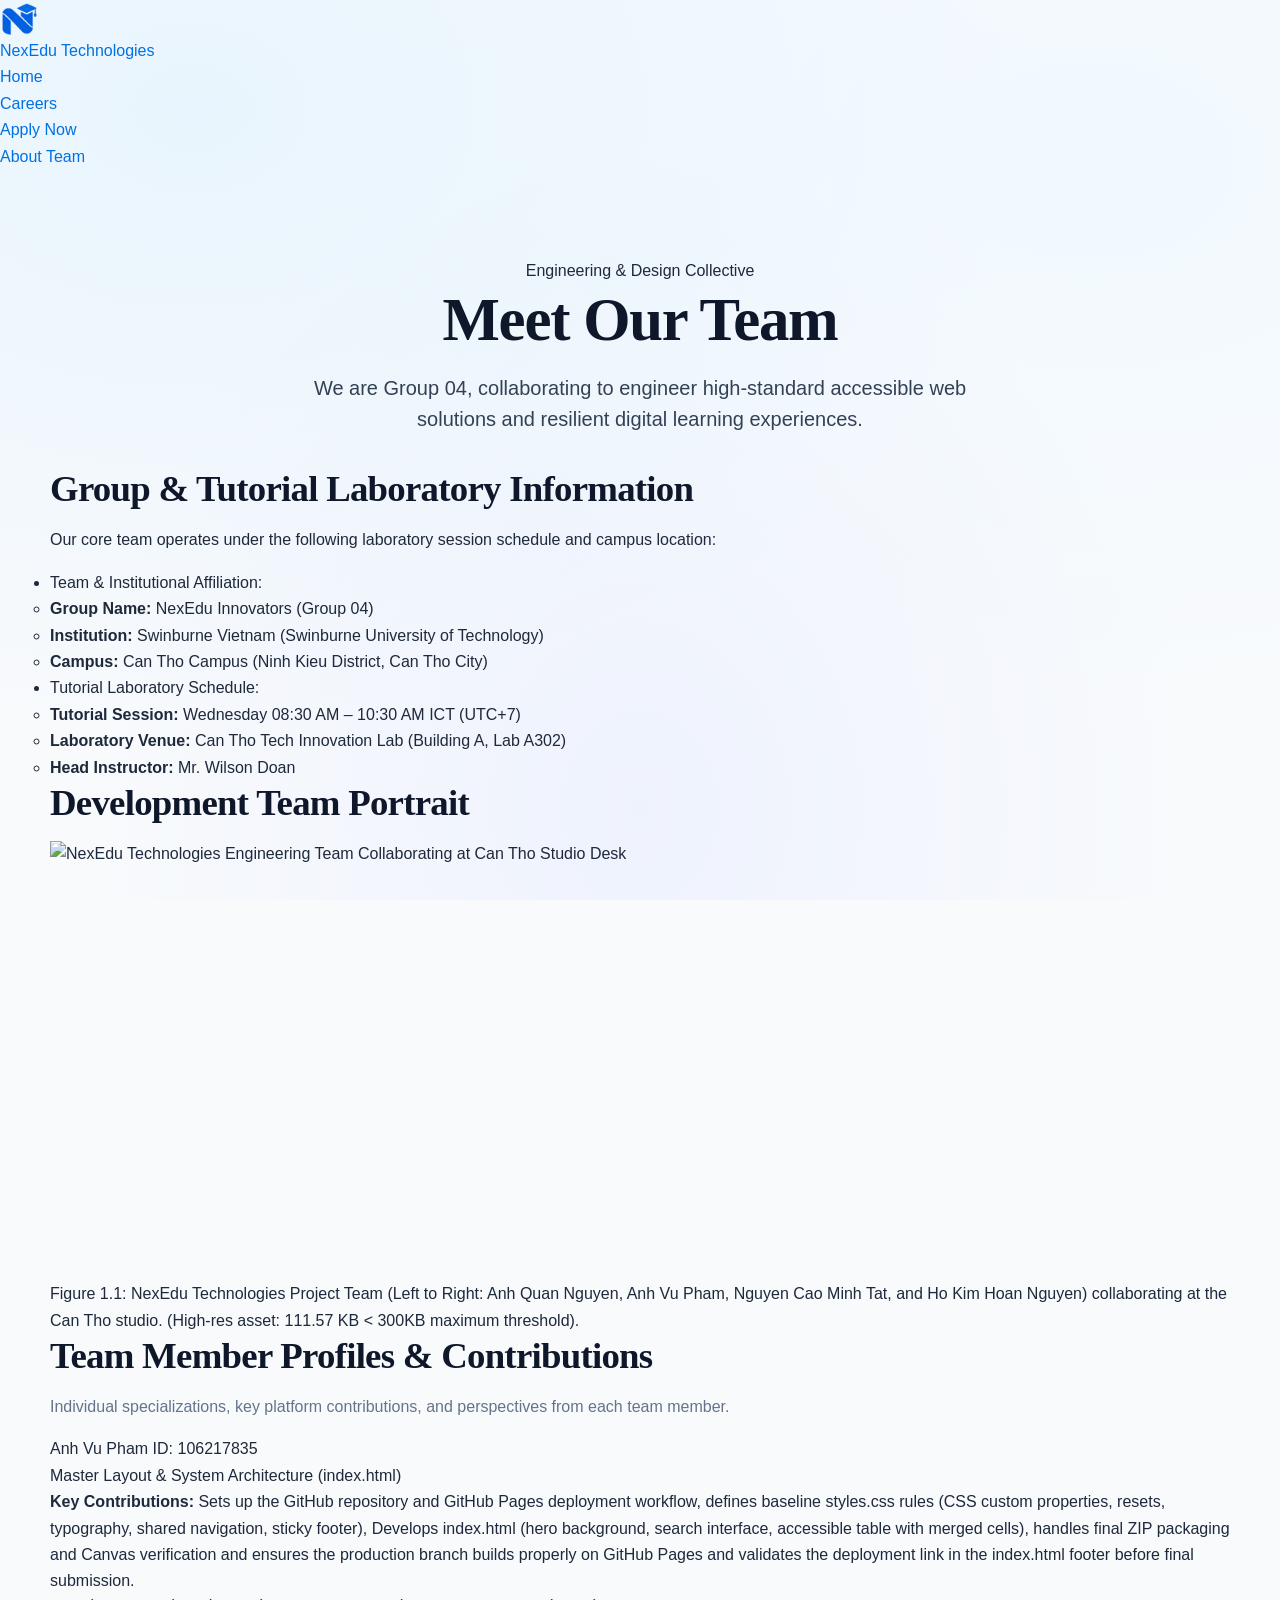
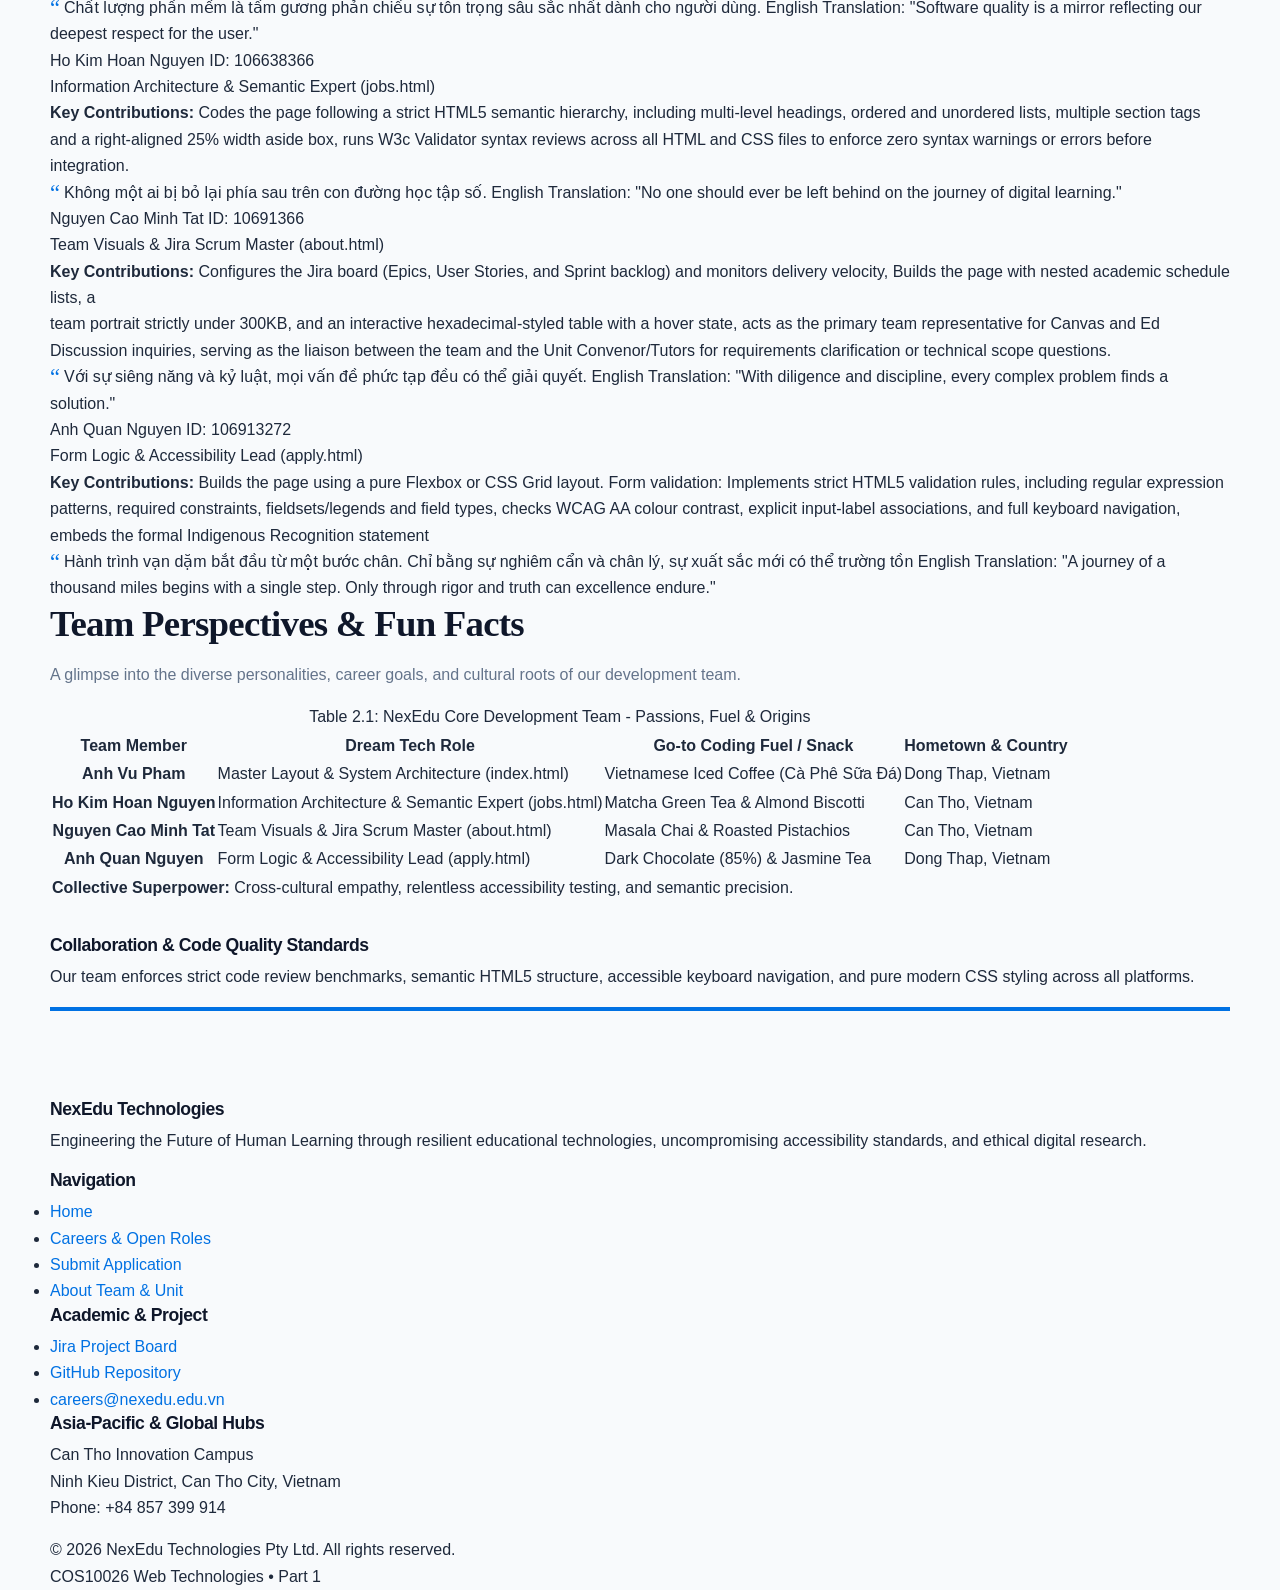
==== about.html @ 9dbb0816 "Refactor CSS styles: Consolidate design tokens, enhance typography, and improve layout responsivenes" ====
<!DOCTYPE html>
<html lang="en">
<head>
  <meta charset="utf-8">
  <meta name="viewport" content="width=device-width, initial-scale=1.0">
  <meta name="description" content="Meet the engineering and design collective at NexEdu Technologies. Team member profiles, architectural contributions, and laboratory schedule.">
  <meta name="keywords" content="NexEdu Team, Engineering Collective, Web Development, Team Profiles">
  <meta name="author" content="NexEdu Technologies Engineering Team">
  <title>About Our Team &amp; Collective | NexEdu Technologies</title>

  <!-- External Master Stylesheet -->
  <link rel="stylesheet" href="styles.css">

  <!-- Favicon -->
  <link rel="icon" type="image/png" href="./images/NexEdu-Favicon.png?v=2">

  <!-- ===================================================================
       MANDATORY RUBRIC REQUIREMENT: Exactly ONE Embedded Style Block
       Scoped Purpose: Scoped typography accent for member quote marks
       specific to about.html.
       =================================================================== -->
  <style>
    .quote-glyph {
      font-family: Georgia, serif;
      font-size: 1.4rem;
      line-height: 0;
      vertical-align: -0.2rem;
      color: #0071e3;
      margin-right: 0.25rem;
    }
  </style>
</head>
<body>

  <!-- Accessible Skip Link -->
  <a href="#main-content" class="skip-link">Skip to main content</a>

  <!-- ===================================================================
       1. SHARED FLOATING HEADER & NAVIGATION
       =================================================================== -->
  <header class="site-header">
    <div class="site-nav" role="navigation" aria-label="Main Navigation">
      <a href="index.html" class="brand-lockup">
        <img src="images/NexEdu-Logo-cut.png" alt="NexEdu Technologies Logo" class="brand-logo" width="38" height="38">
        <div class="brand-text">
          <span class="brand-name">NexEdu</span>
          <span class="brand-tagline">Technologies</span>
        </div>
      </a>

      <ul class="nav-links">
        <li><a href="index.html" class="nav-link">Home</a></li>
        <li><a href="jobs.html" class="nav-link">Careers</a></li>
        <li><a href="apply.html" class="nav-link">Apply Now</a></li>
        <li><a href="about.html" class="nav-link active" aria-current="page">About Team</a></li>
      </ul>
    </div>
  </header>

  <!-- ===================================================================
       2. MAIN CONTENT AREA (WITH ANIMATED BLUR INGRESS)
       =================================================================== -->
  <main id="main-content" class="page-wrapper">
    <div class="container section-padding">

      <!-- Page Header -->
      <div class="section-title-wrap">
        <div class="floating-pill">Engineering &amp; Design Collective</div>
        <h1 class="hero-title">Meet Our Team</h1>
        <p class="text-lead text-muted">
          We are Group 04, collaborating to engineer high-standard accessible web solutions and resilient digital learning experiences.
        </p>
      </div>

      <!-- ===============================================================
           SECTION 1: GROUP & COURSE INFORMATION (NESTED LIST REQUIREMENT)
           =============================================================== -->
      <section aria-labelledby="group-info-heading">
        <div class="group-meta-card">
          <h2 id="group-info-heading" class="section-serif-title">Group &amp; Tutorial Laboratory Information</h2>
          <p>
            Our core team operates under the following laboratory session schedule and campus location:
          </p>

          <!-- Mandatory Rubric Requirement: Nested List (<ul> inside <ul>) -->
          <ul class="nested-list">
            <li>
              Team &amp; Institutional Affiliation:
              <ul>
                <li><strong>Group Name:</strong> NexEdu Innovators (Group 04)</li>
                <li><strong>Institution:</strong> Swinburne Vietnam (Swinburne University of Technology)</li>
                <li><strong>Campus:</strong> Can Tho Campus (Ninh Kieu District, Can Tho City)</li>
              </ul>
            </li>
            <li>
              Tutorial Laboratory Schedule:
              <ul>
                <li><strong>Tutorial Session:</strong> Wednesday 08:30 AM – 10:30 AM ICT (UTC+7)</li>
                <li><strong>Laboratory Venue:</strong> Can Tho Tech Innovation Lab (Building A, Lab A302)</li>
                <li><strong>Head Instructor:</strong> Mr. Wilson Doan</li>
              </ul>
            </li>
          </ul>
        </div>
      </section>

      <!-- ===============================================================
           SECTION 2: GROUP PHOTO (<figure> & <figcaption> REQUIREMENT)
           =============================================================== -->
      <section aria-labelledby="photo-heading">
        <h2 id="photo-heading" class="section-serif-title">Development Team Portrait</h2>
        
        <!-- Mandatory Rubric Feature: <figure> with <figcaption> (Under 300KB) -->
        <figure class="team-figure">
          <img 
            src="images/team-photo.jpg" 
            alt="NexEdu Technologies Engineering Team Collaborating at Can Tho Studio Desk" 
            width="840" 
            height="440"
            loading="eager"
          >
          <figcaption>
            Figure 1.1: NexEdu Technologies Project Team (Left to Right: Anh Quan Nguyen, Anh Vu Pham, Nguyen Cao Minh Tat, and Ho Kim Hoan Nguyen) collaborating at the Can Tho studio. (High-res asset: 111.57 KB &lt; 300KB maximum threshold).
          </figcaption>
        </figure>
      </section>

      <!-- ===============================================================
           SECTION 3: TEAM MEMBER CONTRIBUTIONS & QUOTES (DEFINITION LIST)
           =============================================================== -->
      <section aria-labelledby="contributions-heading">
        <h2 id="contributions-heading" class="section-serif-title">Team Member Profiles &amp; Contributions</h2>
        <p class="text-muted">
          Individual specializations, key platform contributions, and perspectives from each team member.
        </p>

        <!-- Mandatory Rubric Requirement: Definition List (<dl>, <dt>, <dd>) -->
        <dl class="team-dl">

          <!-- Member 1: Anh Vu Pham -->
          <div class="team-member-card">
            <dt class="team-dt">
              <span>Anh Vu Pham</span>
              <span class="student-id-badge">ID: 106217835</span>
            </dt>
            <div class="team-role">Master Layout & System Architecture (index.html)</div>
            <dd class="team-dd">
              <strong>Key Contributions:</strong> Sets up the GitHub repository and GitHub Pages deployment workflow, defines baseline styles.css rules (CSS custom properties, resets, typography, shared navigation, sticky footer), Develops index.html (hero background, search interface, accessible table with merged cells), handles final ZIP packaging and Canvas verification and ensures the production branch builds properly on GitHub Pages and validates the deployment link in the index.html footer before final submission.
            </dd>
            <dd class="team-dd">
              <div class="quote-block">
                <span class="quote-glyph" aria-hidden="true">&ldquo;</span>Chất lượng phần mềm là tấm gương phản chiếu sự tôn trọng sâu sắc nhất dành cho người dùng.
                <span class="quote-translation">English Translation: "Software quality is a mirror reflecting our deepest respect for the user."</span>
              </div>
            </dd>
          </div>

          <!-- Member 2: Ho Kim Hoan Nguyen -->
          <div class="team-member-card">
            <dt class="team-dt">
              <span>Ho Kim Hoan Nguyen</span>
              <span class="student-id-badge">ID: 106638366</span>
            </dt>
            <div class="team-role">Information Architecture & Semantic Expert (jobs.html)</div>
            <dd class="team-dd">
              <strong>Key Contributions:</strong> Codes the page following a strict HTML5 semantic hierarchy, including multi-level headings, ordered and unordered lists, multiple section tags and a right-aligned 25% width aside box, runs W3c Validator syntax reviews across all HTML and CSS files to enforce zero syntax warnings or errors before integration.
            </dd>
            <dd class="team-dd">
              <div class="quote-block">
                <span class="quote-glyph" aria-hidden="true">&ldquo;</span>Không một ai bị bỏ lại phía sau trên con đường học tập số.
                <span class="quote-translation">English Translation: "No one should ever be left behind on the journey of digital learning."</span>
              </div>
            </dd>
          </div>

          <!-- Member 3: Nguyen Cao Minh Tat -->
          <div class="team-member-card">
            <dt class="team-dt">
              <span>Nguyen Cao Minh Tat</span>
              <span class="student-id-badge">ID: 10691366</span>
            </dt>
            <div class="team-role">Team Visuals & Jira Scrum Master (about.html) </div>
            <dd class="team-dd">
              <strong>Key Contributions:</strong> Configures the Jira board (Epics, User Stories, and Sprint backlog) and monitors delivery velocity, Builds the page with nested academic schedule lists, a <figure> team portrait strictly under 300KB, and an interactive hexadecimal-styled table with a hover state, acts as the primary team representative for Canvas and Ed Discussion inquiries, serving as the liaison between the team and the Unit Convenor/Tutors for requirements clarification or technical scope questions.
            </dd>
            <dd class="team-dd">
              <div class="quote-block">
                <span class="quote-glyph" aria-hidden="true">&ldquo;</span>Với sự siêng năng và kỷ luật, mọi vấn đề phức tạp đều có thể giải quyết.
                <span class="quote-translation">English Translation: "With diligence and discipline, every complex problem finds a solution."</span>
              </div>
            </dd>
          </div>

          <!-- Member 4: Anh Quan Nguyen -->
          <div class="team-member-card">
            <dt class="team-dt">
              <span>Anh Quan Nguyen</span>
              <span class="student-id-badge">ID: 106913272</span>
            </dt>
            <div class="team-role">Form Logic & Accessibility Lead (apply.html)</div>
            <dd class="team-dd">
              <strong>Key Contributions:</strong> Builds the page using a pure Flexbox or CSS Grid layout.
Form validation: Implements strict HTML5 validation rules, including regular expression patterns, required constraints, fieldsets/legends and field types, checks WCAG AA colour contrast, explicit input-label associations, and full keyboard navigation, embeds the formal Indigenous Recognition statement
            </dd>
            <dd class="team-dd">
              <div class="quote-block">
                <span class="quote-glyph" aria-hidden="true">&ldquo;</span>Hành trình vạn dặm bắt đầu từ một bước chân. Chỉ bằng sự nghiêm cẩn và chân lý, sự xuất sắc mới có thể trường tồn
                <span class="quote-translation">English Translation: "A journey of a thousand miles begins with a single step. Only through rigor and truth can excellence endure."</span>
              </div>
            </dd>
          </div>

        </dl>
      </section>

      <!-- ===============================================================
           SECTION 4: FUN FACTS TABLE (WITH CAPTION & HOVER HIGHLIGHT)
           =============================================================== -->
      <section aria-labelledby="fun-facts-heading">
        <h2 id="fun-facts-heading" class="section-serif-title">Team Perspectives &amp; Fun Facts</h2>
        <p class="text-muted">
          A glimpse into the diverse personalities, career goals, and cultural roots of our development team.
        </p>

        <div class="table-responsive">
          <table class="data-table">
            <!-- Mandatory Rubric Feature: <caption> tag -->
            <caption>Table 2.1: NexEdu Core Development Team - Passions, Fuel &amp; Origins</caption>
            <thead>
              <tr>
                <th scope="col">Team Member</th>
                <th scope="col">Dream Tech Role</th>
                <th scope="col">Go-to Coding Fuel / Snack</th>
                <th scope="col">Hometown &amp; Country</th>
              </tr>
            </thead>
            <tbody>
              <tr>
                <th scope="row" class="cell-highlight">Anh Vu Pham</th>
                <td>Master Layout & System Architecture (index.html)</td>
                <td>Vietnamese Iced Coffee (Cà Phê Sữa Đá)</td>
                <td>Dong Thap, Vietnam</td>
              </tr>
              <tr>
                <th scope="row" class="cell-highlight">Ho Kim Hoan Nguyen</th>
                <td>Information Architecture & Semantic Expert (jobs.html)</td>
                <td>Matcha Green Tea &amp; Almond Biscotti</td>
                <td>Can Tho, Vietnam</td>
              </tr>
              <tr>
                <th scope="row" class="cell-highlight">Nguyen Cao Minh Tat</th>
                <td>Team Visuals & Jira Scrum Master (about.html)</td>
                <td>Masala Chai &amp; Roasted Pistachios</td>
                <td>Can Tho, Vietnam</td>
              </tr>
              <tr>
                <th scope="row" class="cell-highlight">Anh Quan Nguyen</th>
                <td>Form Logic & Accessibility Lead (apply.html)</td>
                <td>Dark Chocolate (85%) &amp; Jasmine Tea</td>
                <td>Dong Thap, Vietnam</td>
              </tr>
            </tbody>
            <tfoot>
              <tr>
                <td colspan="4">
                  <strong>Collective Superpower:</strong> Cross-cultural empathy, relentless accessibility testing, and semantic precision.
                </td>
              </tr>
            </tfoot>
          </table>
        </div>
      </section>

      <!-- ===================================================================
           MANDATORY RUBRIC REQUIREMENT: Exactly ONE Intentional Inline Style
           Demonstrating specific property cascade/override without style pollution.
           =================================================================== -->
      <div class="glass-card" style="border-bottom: 4px solid #0071e3; margin-top: 2rem;">
        <h4>Collaboration &amp; Code Quality Standards</h4>
        <p>
          Our team enforces strict code review benchmarks, semantic HTML5 structure, accessible keyboard navigation, and pure modern CSS styling across all platforms.
        </p>
      </div>

    </div>
  </main>

  <!-- ===================================================================
       3. SITE FOOTER (SHARED ACROSS ALL PAGES)
       =================================================================== -->
  <footer class="site-footer">
    <div class="container">
      <div class="footer-grid">
        <div class="footer-col">
          <h4>NexEdu Technologies</h4>
          <p>
            Engineering the Future of Human Learning through resilient educational technologies, uncompromising accessibility standards, and ethical digital research.
          </p>
        </div>

        <div class="footer-col">
          <h4>Navigation</h4>
          <ul class="footer-links">
            <li><a href="index.html">Home</a></li>
            <li><a href="jobs.html">Careers &amp; Open Roles</a></li>
            <li><a href="apply.html">Submit Application</a></li>
            <li><a href="about.html">About Team &amp; Unit</a></li>
          </ul>
        </div>

        <div class="footer-col">
          <h4>Academic &amp; Project</h4>
          <ul class="footer-links">
            <li><a href="https://jira.swinburne.edu.au/browse/COS10026-G04" target="_blank" rel="noopener noreferrer">Jira Project Board</a></li>
            <li><a href="https://github.com/swinburne-cos10026/nexedu-recruitment-portal" target="_blank" rel="noopener noreferrer">GitHub Repository</a></li>
            <li><a href="mailto:careers@nexedu.edu.vn">careers@nexedu.edu.vn</a></li>
          </ul>
        </div>

        <div class="footer-col">
          <h4>Asia-Pacific &amp; Global Hubs</h4>
          <p>
            Can Tho Innovation Campus<br>
            Ninh Kieu District, Can Tho City, Vietnam<br>
            Phone: +84 857 399 914
          </p>
        </div>
      </div>

      <div class="footer-bottom">
        <div>
          &copy; 2026 NexEdu Technologies Pty Ltd. All rights reserved.
        </div>
        <div>
          COS10026 Web Technologies &bull; Part 1
        </div>
      </div>
    </div>
  </footer>

</body>
</html>
---- styles.css ----
/* --------------------------------------------------------------------------
   1. CSS CUSTOM PROPERTIES (DESIGN TOKENS)
   Apple Sky Blue Palette, Editorial Typography Stack & Clear Glass Tokens
   -------------------------------------------------------------------------- */
:root { 
  --color-apple-blue: #0071e3;
  --color-blue-dark:  #005bb5;
  --color-blue-hover: #0077ed;
  --color-blue-light: #38bdf8;
  --color-sky-bg:     #f0f9ff;
  --color-sky-tint:   #e0f2fe;
  --color-sky-border: #bae6fd;

  /* Neutral Dark & Grayscale Tones */
  --color-black:        #0f172a;
  --color-dark:         #1e293b;
  --color-gray-dark:    #334155;
  --color-gray-medium:  #64748b;
  --color-gray-light:   #94a3b8;
  --color-border:       #cbd5e1;
  --color-border-subtle: #e2e8f0;
  --color-surface-subtle: #f8fafc;
  --color-white:        #ffffff;

  /* High-Saturation Clear Frosted Glass */
  --glass-bg:          rgba(255, 255, 255, 0.82);
  --glass-bg-subtle:   rgba(248, 250, 252, 0.75);
  --glass-bg-card:     rgba(255, 255, 255, 0.88);
  --glass-blur:        blur(14px) saturate(210%);
  --glass-border:      1px solid rgba(255, 255, 255, 0.95);
  --glass-outline:     1px solid rgba(0, 113, 227, 0.1);

  /* Typography Stack: Sans-serif & Distinctive Editorial Serif */
  --font-primary: -apple-system, BlinkMacSystemFont, "SF Pro Text", "SF Pro Display", "Helvetica Neue", Helvetica, Arial, sans-serif;
  --font-serif:   "New York", "Charter", "Georgia", "Baskerville", Cambria, serif;
  --font-mono:    SFMono-Regular, Menlo, Monaco, Consolas, "Courier New", monospace;

  /* Fluid Spacing Scale */
  --space-xxs: 0.25rem;
  --space-xs:  0.5rem;
  --space-sm:  0.75rem;
  --space-md:  1rem;
  --space-lg:  1.5rem;
  --space-xl:  2rem;
  --space-xxl: 3rem;
  --space-hero: clamp(3rem, 7vw, 5.5rem);

  /* Curvatures */
  --radius-xs: 6px;
  --radius-sm: 10px;
  --radius-md: 16px;
  --radius-lg: 22px;
  --radius-xl: 28px;
  --radius-full: 9999px;

  /* Multi-tier Shadows */
  --shadow-subtle:   0 2px 8px rgba(0, 113, 227, 0.04);
  --shadow-floating: 0 10px 30px -4px rgba(0, 113, 227, 0.09), 0 4px 10px -2px rgba(15, 23, 42, 0.03);
  --shadow-elevated: 0 20px 42px -8px rgba(0, 113, 227, 0.16), 0 8px 18px -4px rgba(15, 23, 42, 0.05);

  /* Animation Transitions */
  --transition-fast: 0.16s ease-out;
  --transition-smooth: 0.28s cubic-bezier(0.16, 1, 0.3, 1);
  --transition-elevate: transform 0.3s cubic-bezier(0.16, 1, 0.3, 1), box-shadow 0.3s cubic-bezier(0.16, 1, 0.3, 1);
}

/* --------------------------------------------------------------------------
   2. LAG-FREE PAGE TRANSITION ENGINE (NO BLUR OVERHEAD)
   Pure Hardware-Accelerated Fade & Translate Ingress (Smooth 60/120fps)
   -------------------------------------------------------------------------- */
@keyframes pageFadeIn {
  0% {
    opacity: 0;
    transform: translateY(6px);
  }
  100% {
    opacity: 1;
    transform: translateY(0);
  }
}

@keyframes pulseGlow {
  0%, 100% {
    box-shadow: 0 0 0 0 rgba(0, 113, 227, 0.4);
  }
  50% {
    box-shadow: 0 0 0 6px rgba(0, 113, 227, 0);
  }
}

.page-wrapper {
  flex: 1 0 auto;
  animation: pageFadeIn 0.25s cubic-bezier(0.16, 1, 0.3, 1) forwards;
}


/* --------------------------------------------------------------------------
   3. RESET & AMBIENT AIRY SKY BACKGROUND
   -------------------------------------------------------------------------- */
*,
*::before,
*::after {
  box-sizing: border-box;
  margin: 0;
  padding: 0;
}

html {
  font-size: 100%;
  scroll-behavior: smooth;
  text-size-adjust: 100%;
  -webkit-text-size-adjust: 100%;
}

body {
  font-family: var(--font-primary);
  font-size: 1rem;
  line-height: 1.65;
  color: var(--color-dark);
  background-color: #f8fafc;
  background-image: 
    radial-gradient(at 15% 12%, rgba(224, 242, 254, 0.65) 0px, transparent 55%),
    radial-gradient(at 85% 18%, rgba(240, 249, 255, 0.85) 0px, transparent 50%),
    radial-gradient(at 50% 90%, rgba(224, 231, 255, 0.4) 0px, transparent 60%);
  background-attachment: fixed;
  min-height: 100vh;
  display: flex;
  flex-direction: column;
  -webkit-font-smoothing: antialiased;
  -moz-osx-font-smoothing: grayscale;
}

/* Accessible Skip Link */
.skip-link {
  position: absolute;
  top: -9999px;
  left: 1.5rem;
  z-index: 1000;
  padding: var(--space-xs) var(--space-lg);
  background-color: var(--color-apple-blue);
  color: var(--color-white);
  font-weight: 600;
  text-decoration: none;
  border-radius: var(--radius-full);
  transition: top var(--transition-fast);
  box-shadow: var(--shadow-floating);
}

.skip-link:focus {
  top: 1.5rem;
  outline: 3px solid var(--color-blue-dark);
}

:focus-visible {
  outline: 2px solid var(--color-apple-blue);
  outline-offset: 3px;
}

img,
svg {
  display: block;
  max-width: 100%;
  height: auto;
}

a {
  color: var(--color-apple-blue);
  text-decoration: none;
  transition: color var(--transition-fast), opacity var(--transition-fast);
}

a:hover {
  color: var(--color-blue-dark);
}


/* --------------------------------------------------------------------------
   4. TYPOGRAPHY: SANS-SERIF & MODERN EDITORIAL SERIF ACCENTS
   -------------------------------------------------------------------------- */
h1, h2, h3, h4, h5, h6 {
  color: var(--color-black);
  font-weight: 600;
  line-height: 1.2;
  letter-spacing: -0.025em;
}

.editorial-serif,
.hero-title,
.section-serif-title {
  font-family: var(--font-serif);
  font-weight: 600;
  letter-spacing: -0.02em;
}

h1 {
  font-size: clamp(2.3rem, 5.2vw, 3.8rem);
  margin-bottom: var(--space-md);
  color: var(--color-black);
}

h2 {
  font-size: clamp(1.65rem, 3.6vw, 2.3rem);
  margin-bottom: var(--space-md);
}

h3 {
  font-size: clamp(1.2rem, 2vw, 1.45rem);
  margin-bottom: var(--space-sm);
}

h4 {
  font-size: 1.1rem;
  margin-bottom: var(--space-xs);
}

p {
  margin-bottom: var(--space-md);
  color: var(--color-dark);
}

.text-muted {
  color: var(--color-gray-medium);
}

.text-lead {
  font-size: clamp(1.05rem, 1.8vw, 1.25rem);
  line-height: 1.55;
  color: var(--color-gray-dark);
  font-weight: 400;
}
/*BUTTONS & INTERACTIVE PILLS*/
.btn {
  display: inline-flex;
  align-items: center;
  justify-content: center;
  padding: 0.825rem 1.85rem;
  font-family: var(--font-primary);
  font-size: 0.95rem;
  font-weight: 600;
  line-height: 1.2;
  text-align: center;
  text-decoration: none;
  border-radius: var(--radius-full);
  cursor: pointer;
  border: 1px solid transparent;
  transition: all var(--transition-smooth);
}

.btn-primary {
  background-color: var(--color-apple-blue);
  color: var(--color-white);
  border-color: var(--color-apple-blue);
  box-shadow: 0 4px 16px rgba(0, 113, 227, 0.28);
}

.btn-primary:hover {
  background-color: var(--color-blue-dark);
  border-color: var(--color-blue-dark);
  color: var(--color-white);
  transform: translateY(-2px);
  box-shadow: 0 8px 24px rgba(0, 113, 227, 0.35);
}

.btn-secondary {
  background-color: rgba(255, 255, 255, 0.9);
  color: var(--color-dark);
  border: 1px solid var(--color-sky-border);
  backdrop-filter: blur(10px);
}

.btn-secondary:hover {
  background-color: var(--color-white);
  border-color: var(--color-apple-blue);
  color: var(--color-apple-blue);
  transform: translateY(-2px);
  box-shadow: var(--shadow-subtle);
}

/* --------------------------------------------------------------------------
  CAREERS & JOB SPECIFICATIONS (jobs.html)
   Rubric Mandatory Requirement: Floated Aside with Clearfix
   -------------------------------------------------------------------------- */
.jobs-layout {
  display: block;
  margin-top: var(--space-xl);
}

/* MANDATORY RUBRIC: Float Right Aside Element */
.sidebar-aside {
  float: right;
  width: 28%;
  margin-left: 2.5rem;
  margin-bottom: 2rem;
  padding: var(--space-lg);
  background-color: var(--glass-bg-card);
  border: 1px solid var(--color-sky-border);
  border-radius: var(--radius-lg);
  box-shadow: var(--shadow-floating);
}
/* --------------------------------------------------------------------------
   5. FLUID CONTAINER & AUTO-SCALING LAYOUT
   -------------------------------------------------------------------------- */
.container {
  width: min(100% - 2.5rem, 1180px);
  margin-left: auto;
  margin-right: auto;
}

.section-padding {
  padding-top: var(--space-hero);
  padding-bottom: var(--space-hero);
}

.section-title-wrap {
  text-align: center;
  max-width: 720px;
  margin-left: auto;
  margin-right: auto;
  margin-bottom: var(--space-xl);
}

.grid-3col {
  display: grid;
  grid-template-columns: repeat(3, 1fr);
  gap: var(--space-lg);
}

.clearfix::after {
  content: "";
  display: table;
  clear: both;
}
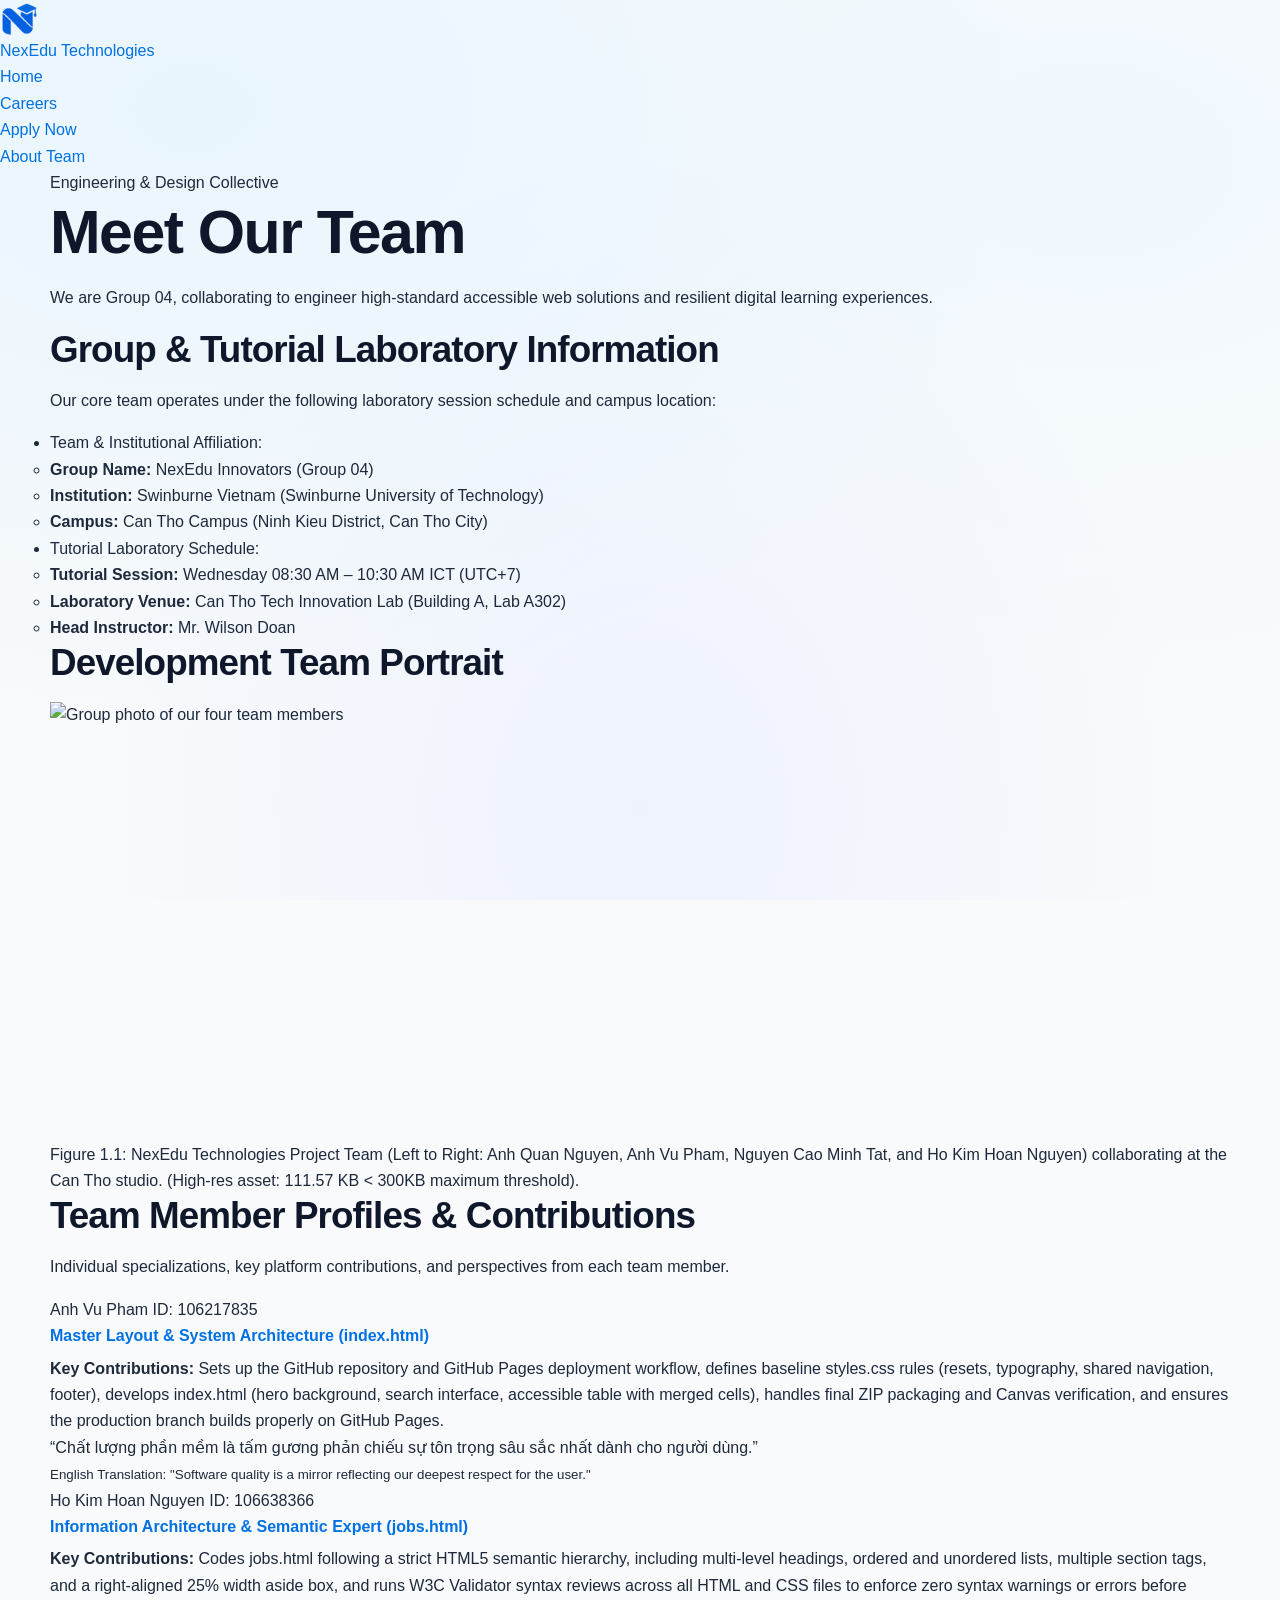
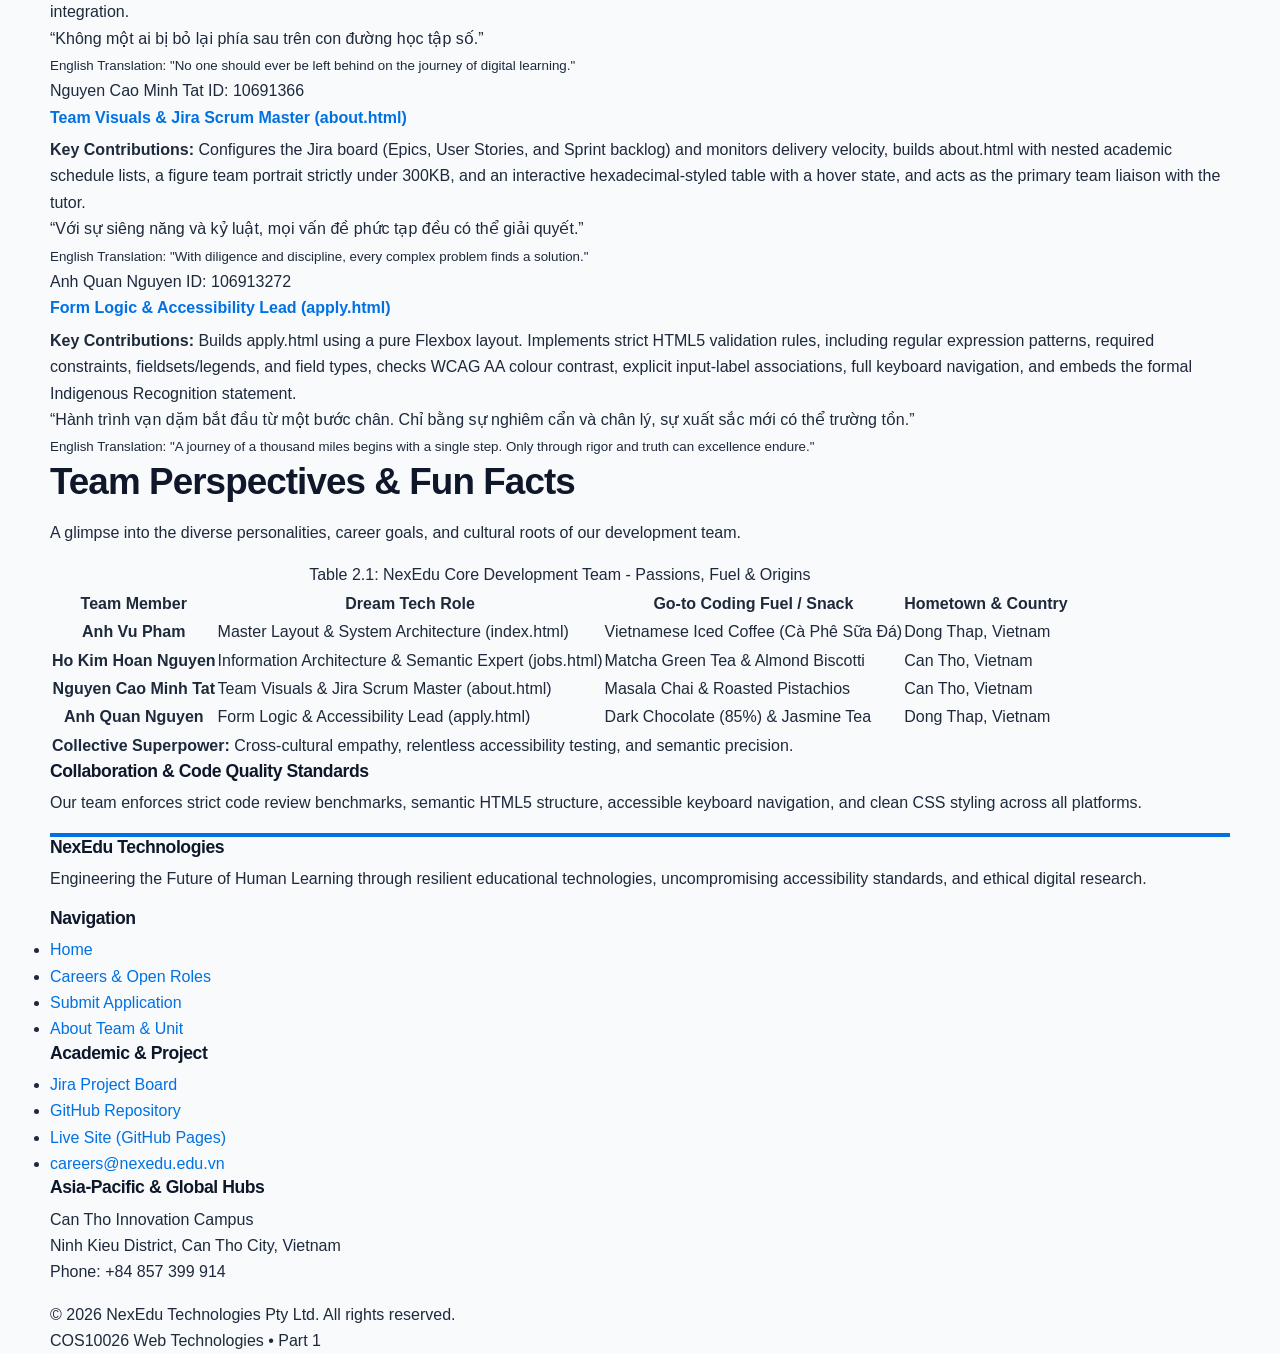
==== commit 85b22e91: "fix: update author meta tag and enhance accessibility features in about.html" ====
--- a/about.html
+++ b/about.html
@@ -1,342 +1,299 @@
-<!DOCTYPE html>
-<html lang="en">
-<head>
-  <meta charset="utf-8">
-  <meta name="viewport" content="width=device-width, initial-scale=1.0">
-  <meta name="description" content="Meet the engineering and design collective at NexEdu Technologies. Team member profiles, architectural contributions, and laboratory schedule.">
-  <meta name="keywords" content="NexEdu Team, Engineering Collective, Web Development, Team Profiles">
-  <meta name="author" content="NexEdu Technologies Engineering Team">
-  <title>About Our Team &amp; Collective | NexEdu Technologies</title>
-
-  <!-- External Master Stylesheet -->
-  <link rel="stylesheet" href="styles.css">
-
-  <!-- Favicon -->
-  <link rel="icon" type="image/png" href="./images/NexEdu-Favicon.png?v=2">
-
-  <!-- ===================================================================
-       MANDATORY RUBRIC REQUIREMENT: Exactly ONE Embedded Style Block
-       Scoped Purpose: Scoped typography accent for member quote marks
-       specific to about.html.
-       =================================================================== -->
-  <style>
-    .quote-glyph {
-      font-family: Georgia, serif;
-      font-size: 1.4rem;
-      line-height: 0;
-      vertical-align: -0.2rem;
-      color: #0071e3;
-      margin-right: 0.25rem;
-    }
-  </style>
-</head>
-<body>
-
-  <!-- Accessible Skip Link -->
-  <a href="#main-content" class="skip-link">Skip to main content</a>
-
-  <!-- ===================================================================
-       1. SHARED FLOATING HEADER & NAVIGATION
-       =================================================================== -->
-  <header class="site-header">
-    <div class="site-nav" role="navigation" aria-label="Main Navigation">
-      <a href="index.html" class="brand-lockup">
-        <img src="images/NexEdu-Logo-cut.png" alt="NexEdu Technologies Logo" class="brand-logo" width="38" height="38">
-        <div class="brand-text">
-          <span class="brand-name">NexEdu</span>
-          <span class="brand-tagline">Technologies</span>
-        </div>
-      </a>
-
-      <ul class="nav-links">
-        <li><a href="index.html" class="nav-link">Home</a></li>
-        <li><a href="jobs.html" class="nav-link">Careers</a></li>
-        <li><a href="apply.html" class="nav-link">Apply Now</a></li>
-        <li><a href="about.html" class="nav-link active" aria-current="page">About Team</a></li>
-      </ul>
-    </div>
-  </header>
-
-  <!-- ===================================================================
-       2. MAIN CONTENT AREA (WITH ANIMATED BLUR INGRESS)
-       =================================================================== -->
-  <main id="main-content" class="page-wrapper">
-    <div class="container section-padding">
-
-      <!-- Page Header -->
-      <div class="section-title-wrap">
-        <div class="floating-pill">Engineering &amp; Design Collective</div>
-        <h1 class="hero-title">Meet Our Team</h1>
-        <p class="text-lead text-muted">
-          We are Group 04, collaborating to engineer high-standard accessible web solutions and resilient digital learning experiences.
-        </p>
-      </div>
-
-      <!-- ===============================================================
-           SECTION 1: GROUP & COURSE INFORMATION (NESTED LIST REQUIREMENT)
-           =============================================================== -->
-      <section aria-labelledby="group-info-heading">
-        <div class="group-meta-card">
-          <h2 id="group-info-heading" class="section-serif-title">Group &amp; Tutorial Laboratory Information</h2>
-          <p>
-            Our core team operates under the following laboratory session schedule and campus location:
-          </p>
-
-          <!-- Mandatory Rubric Requirement: Nested List (<ul> inside <ul>) -->
-          <ul class="nested-list">
-            <li>
-              Team &amp; Institutional Affiliation:
-              <ul>
-                <li><strong>Group Name:</strong> NexEdu Innovators (Group 04)</li>
-                <li><strong>Institution:</strong> Swinburne Vietnam (Swinburne University of Technology)</li>
-                <li><strong>Campus:</strong> Can Tho Campus (Ninh Kieu District, Can Tho City)</li>
-              </ul>
-            </li>
-            <li>
-              Tutorial Laboratory Schedule:
-              <ul>
-                <li><strong>Tutorial Session:</strong> Wednesday 08:30 AM – 10:30 AM ICT (UTC+7)</li>
-                <li><strong>Laboratory Venue:</strong> Can Tho Tech Innovation Lab (Building A, Lab A302)</li>
-                <li><strong>Head Instructor:</strong> Mr. Wilson Doan</li>
-              </ul>
-            </li>
-          </ul>
-        </div>
-      </section>
-
-      <!-- ===============================================================
-           SECTION 2: GROUP PHOTO (<figure> & <figcaption> REQUIREMENT)
-           =============================================================== -->
-      <section aria-labelledby="photo-heading">
-        <h2 id="photo-heading" class="section-serif-title">Development Team Portrait</h2>
-        
-        <!-- Mandatory Rubric Feature: <figure> with <figcaption> (Under 300KB) -->
-        <figure class="team-figure">
-          <img 
-            src="images/team-photo.jpg" 
-            alt="NexEdu Technologies Engineering Team Collaborating at Can Tho Studio Desk" 
-            width="840" 
-            height="440"
-            loading="eager"
-          >
-          <figcaption>
-            Figure 1.1: NexEdu Technologies Project Team (Left to Right: Anh Quan Nguyen, Anh Vu Pham, Nguyen Cao Minh Tat, and Ho Kim Hoan Nguyen) collaborating at the Can Tho studio. (High-res asset: 111.57 KB &lt; 300KB maximum threshold).
-          </figcaption>
-        </figure>
-      </section>
-
-      <!-- ===============================================================
-           SECTION 3: TEAM MEMBER CONTRIBUTIONS & QUOTES (DEFINITION LIST)
-           =============================================================== -->
-      <section aria-labelledby="contributions-heading">
-        <h2 id="contributions-heading" class="section-serif-title">Team Member Profiles &amp; Contributions</h2>
-        <p class="text-muted">
-          Individual specializations, key platform contributions, and perspectives from each team member.
-        </p>
-
-        <!-- Mandatory Rubric Requirement: Definition List (<dl>, <dt>, <dd>) -->
-        <dl class="team-dl">
-
-          <!-- Member 1: Anh Vu Pham -->
-          <div class="team-member-card">
-            <dt class="team-dt">
-              <span>Anh Vu Pham</span>
-              <span class="student-id-badge">ID: 106217835</span>
-            </dt>
-            <div class="team-role">Master Layout & System Architecture (index.html)</div>
-            <dd class="team-dd">
-              <strong>Key Contributions:</strong> Sets up the GitHub repository and GitHub Pages deployment workflow, defines baseline styles.css rules (CSS custom properties, resets, typography, shared navigation, sticky footer), Develops index.html (hero background, search interface, accessible table with merged cells), handles final ZIP packaging and Canvas verification and ensures the production branch builds properly on GitHub Pages and validates the deployment link in the index.html footer before final submission.
-            </dd>
-            <dd class="team-dd">
-              <div class="quote-block">
-                <span class="quote-glyph" aria-hidden="true">&ldquo;</span>Chất lượng phần mềm là tấm gương phản chiếu sự tôn trọng sâu sắc nhất dành cho người dùng.
-                <span class="quote-translation">English Translation: "Software quality is a mirror reflecting our deepest respect for the user."</span>
-              </div>
-            </dd>
-          </div>
-
-          <!-- Member 2: Ho Kim Hoan Nguyen -->
-          <div class="team-member-card">
-            <dt class="team-dt">
-              <span>Ho Kim Hoan Nguyen</span>
-              <span class="student-id-badge">ID: 106638366</span>
-            </dt>
-            <div class="team-role">Information Architecture & Semantic Expert (jobs.html)</div>
-            <dd class="team-dd">
-              <strong>Key Contributions:</strong> Codes the page following a strict HTML5 semantic hierarchy, including multi-level headings, ordered and unordered lists, multiple section tags and a right-aligned 25% width aside box, runs W3c Validator syntax reviews across all HTML and CSS files to enforce zero syntax warnings or errors before integration.
-            </dd>
-            <dd class="team-dd">
-              <div class="quote-block">
-                <span class="quote-glyph" aria-hidden="true">&ldquo;</span>Không một ai bị bỏ lại phía sau trên con đường học tập số.
-                <span class="quote-translation">English Translation: "No one should ever be left behind on the journey of digital learning."</span>
-              </div>
-            </dd>
-          </div>
-
-          <!-- Member 3: Nguyen Cao Minh Tat -->
-          <div class="team-member-card">
-            <dt class="team-dt">
-              <span>Nguyen Cao Minh Tat</span>
-              <span class="student-id-badge">ID: 10691366</span>
-            </dt>
-            <div class="team-role">Team Visuals & Jira Scrum Master (about.html) </div>
-            <dd class="team-dd">
-              <strong>Key Contributions:</strong> Configures the Jira board (Epics, User Stories, and Sprint backlog) and monitors delivery velocity, Builds the page with nested academic schedule lists, a <figure> team portrait strictly under 300KB, and an interactive hexadecimal-styled table with a hover state, acts as the primary team representative for Canvas and Ed Discussion inquiries, serving as the liaison between the team and the Unit Convenor/Tutors for requirements clarification or technical scope questions.
-            </dd>
-            <dd class="team-dd">
-              <div class="quote-block">
-                <span class="quote-glyph" aria-hidden="true">&ldquo;</span>Với sự siêng năng và kỷ luật, mọi vấn đề phức tạp đều có thể giải quyết.
-                <span class="quote-translation">English Translation: "With diligence and discipline, every complex problem finds a solution."</span>
-              </div>
-            </dd>
-          </div>
-
-          <!-- Member 4: Anh Quan Nguyen -->
-          <div class="team-member-card">
-            <dt class="team-dt">
-              <span>Anh Quan Nguyen</span>
-              <span class="student-id-badge">ID: 106913272</span>
-            </dt>
-            <div class="team-role">Form Logic & Accessibility Lead (apply.html)</div>
-            <dd class="team-dd">
-              <strong>Key Contributions:</strong> Builds the page using a pure Flexbox or CSS Grid layout.
-Form validation: Implements strict HTML5 validation rules, including regular expression patterns, required constraints, fieldsets/legends and field types, checks WCAG AA colour contrast, explicit input-label associations, and full keyboard navigation, embeds the formal Indigenous Recognition statement
-            </dd>
-            <dd class="team-dd">
-              <div class="quote-block">
-                <span class="quote-glyph" aria-hidden="true">&ldquo;</span>Hành trình vạn dặm bắt đầu từ một bước chân. Chỉ bằng sự nghiêm cẩn và chân lý, sự xuất sắc mới có thể trường tồn
-                <span class="quote-translation">English Translation: "A journey of a thousand miles begins with a single step. Only through rigor and truth can excellence endure."</span>
-              </div>
-            </dd>
-          </div>
-
-        </dl>
-      </section>
-
-      <!-- ===============================================================
-           SECTION 4: FUN FACTS TABLE (WITH CAPTION & HOVER HIGHLIGHT)
-           =============================================================== -->
-      <section aria-labelledby="fun-facts-heading">
-        <h2 id="fun-facts-heading" class="section-serif-title">Team Perspectives &amp; Fun Facts</h2>
-        <p class="text-muted">
-          A glimpse into the diverse personalities, career goals, and cultural roots of our development team.
-        </p>
-
-        <div class="table-responsive">
-          <table class="data-table">
-            <!-- Mandatory Rubric Feature: <caption> tag -->
-            <caption>Table 2.1: NexEdu Core Development Team - Passions, Fuel &amp; Origins</caption>
-            <thead>
-              <tr>
-                <th scope="col">Team Member</th>
-                <th scope="col">Dream Tech Role</th>
-                <th scope="col">Go-to Coding Fuel / Snack</th>
-                <th scope="col">Hometown &amp; Country</th>
-              </tr>
-            </thead>
-            <tbody>
-              <tr>
-                <th scope="row" class="cell-highlight">Anh Vu Pham</th>
-                <td>Master Layout & System Architecture (index.html)</td>
-                <td>Vietnamese Iced Coffee (Cà Phê Sữa Đá)</td>
-                <td>Dong Thap, Vietnam</td>
-              </tr>
-              <tr>
-                <th scope="row" class="cell-highlight">Ho Kim Hoan Nguyen</th>
-                <td>Information Architecture & Semantic Expert (jobs.html)</td>
-                <td>Matcha Green Tea &amp; Almond Biscotti</td>
-                <td>Can Tho, Vietnam</td>
-              </tr>
-              <tr>
-                <th scope="row" class="cell-highlight">Nguyen Cao Minh Tat</th>
-                <td>Team Visuals & Jira Scrum Master (about.html)</td>
-                <td>Masala Chai &amp; Roasted Pistachios</td>
-                <td>Can Tho, Vietnam</td>
-              </tr>
-              <tr>
-                <th scope="row" class="cell-highlight">Anh Quan Nguyen</th>
-                <td>Form Logic & Accessibility Lead (apply.html)</td>
-                <td>Dark Chocolate (85%) &amp; Jasmine Tea</td>
-                <td>Dong Thap, Vietnam</td>
-              </tr>
-            </tbody>
-            <tfoot>
-              <tr>
-                <td colspan="4">
-                  <strong>Collective Superpower:</strong> Cross-cultural empathy, relentless accessibility testing, and semantic precision.
-                </td>
-              </tr>
-            </tfoot>
-          </table>
-        </div>
-      </section>
-
-      <!-- ===================================================================
-           MANDATORY RUBRIC REQUIREMENT: Exactly ONE Intentional Inline Style
-           Demonstrating specific property cascade/override without style pollution.
-           =================================================================== -->
-      <div class="glass-card" style="border-bottom: 4px solid #0071e3; margin-top: 2rem;">
-        <h4>Collaboration &amp; Code Quality Standards</h4>
-        <p>
-          Our team enforces strict code review benchmarks, semantic HTML5 structure, accessible keyboard navigation, and pure modern CSS styling across all platforms.
-        </p>
-      </div>
-
-    </div>
-  </main>
-
-  <!-- ===================================================================
-       3. SITE FOOTER (SHARED ACROSS ALL PAGES)
-       =================================================================== -->
-  <footer class="site-footer">
-    <div class="container">
-      <div class="footer-grid">
-        <div class="footer-col">
-          <h4>NexEdu Technologies</h4>
-          <p>
-            Engineering the Future of Human Learning through resilient educational technologies, uncompromising accessibility standards, and ethical digital research.
-          </p>
-        </div>
-
-        <div class="footer-col">
-          <h4>Navigation</h4>
-          <ul class="footer-links">
-            <li><a href="index.html">Home</a></li>
-            <li><a href="jobs.html">Careers &amp; Open Roles</a></li>
-            <li><a href="apply.html">Submit Application</a></li>
-            <li><a href="about.html">About Team &amp; Unit</a></li>
-          </ul>
-        </div>
-
-        <div class="footer-col">
-          <h4>Academic &amp; Project</h4>
-          <ul class="footer-links">
-            <li><a href="https://jira.swinburne.edu.au/browse/COS10026-G04" target="_blank" rel="noopener noreferrer">Jira Project Board</a></li>
-            <li><a href="https://github.com/swinburne-cos10026/nexedu-recruitment-portal" target="_blank" rel="noopener noreferrer">GitHub Repository</a></li>
-            <li><a href="mailto:careers@nexedu.edu.vn">careers@nexedu.edu.vn</a></li>
-          </ul>
-        </div>
-
-        <div class="footer-col">
-          <h4>Asia-Pacific &amp; Global Hubs</h4>
-          <p>
-            Can Tho Innovation Campus<br>
-            Ninh Kieu District, Can Tho City, Vietnam<br>
-            Phone: +84 857 399 914
-          </p>
-        </div>
-      </div>
-
-      <div class="footer-bottom">
-        <div>
-          &copy; 2026 NexEdu Technologies Pty Ltd. All rights reserved.
-        </div>
-        <div>
-          COS10026 Web Technologies &bull; Part 1
-        </div>
-      </div>
-    </div>
-  </footer>
-
-</body>
-</html>
+<!DOCTYPE html>
+<html lang="en">
+
+<head>
+  <meta charset="utf-8">
+  <meta name="viewport" content="width=device-width, initial-scale=1.0">
+  <meta name="description" content="Meet the engineering and design collective at NexEdu Technologies. Team member profiles, architectural contributions, and laboratory schedule.">
+  <meta name="keywords" content="NexEdu Team, Engineering Collective, Web Development, Team Profiles">
+  <meta name="author" content="Nguyen Cao Minh Tat (ID: 10691366) - NexEdu Technologies Engineering Team">
+  <title>About Our Team &amp; Collective | NexEdu Technologies</title>
+
+  <!--
+    COS10026 Academic Integrity - Generative AI Usage Acknowledgment
+    Tool: Microsoft Copilot / OpenAI ChatGPT
+    Prompt: "Help format a definition list and HTML table with caption for student profiles and fun facts in a university web development assignment."
+    Modifications: Populated with authentic group member details and translated quotes by Nguyen Cao Minh Tat (10691366).
+  -->
+
+  <link rel="stylesheet" href="./styles.css">
+  <link rel="icon" type="image/png" href="./images/NexEdu-Favicon.png?v=2">
+
+  <!-- Embedded CSS Requirement: Page-specific role title styling -->
+  <style>
+    .role {
+      color: #0071e3;
+      font-weight: bold;
+      margin-bottom: 6px;
+    }
+  </style>
+</head>
+
+<body>
+
+  <!-- Skip link for keyboard accessibility -->
+  <a href="#main-content" class="skip-link">Skip to main content</a>
+
+  <!-- 1. SHARED HEADER & NAVIGATION -->
+  <header>
+    <nav>
+      <a href="index.html" class="brand">
+        <img src="images/NexEdu-Logo-cut.png" alt="NexEdu logo" width="38" height="38">
+        NexEdu <span>Technologies</span>
+      </a>
+
+      <ul>
+        <li><a href="index.html">Home</a></li>
+        <li><a href="jobs.html">Careers</a></li>
+        <li><a href="apply.html">Apply Now</a></li>
+        <li><a href="about.html" class="active">About Team</a></li>
+      </ul>
+    </nav>
+  </header>
+
+  <!-- 2. MAIN CONTENT AREA -->
+  <main id="main-content" class="container">
+
+    <!-- Page Header -->
+    <div class="section-header">
+      <span class="badge">Engineering &amp; Design Collective</span>
+      <h1>Meet Our Team</h1>
+      <p>
+        We are Group 04, collaborating to engineer high-standard accessible web solutions and resilient digital learning experiences.
+      </p>
+    </div>
+
+    <!-- SECTION 1: GROUP & COURSE INFORMATION (NESTED LIST REQUIREMENT) -->
+    <section class="card">
+      <h2>Group &amp; Tutorial Laboratory Information</h2>
+      <p>Our core team operates under the following laboratory session schedule and campus location:</p>
+
+      <!-- Mandatory Rubric Requirement: Nested List (<ul> inside <ul>) -->
+      <ul class="nested-list">
+        <li>
+          Team &amp; Institutional Affiliation:
+          <ul>
+            <li><strong>Group Name:</strong> NexEdu Innovators (Group 04)</li>
+            <li><strong>Institution:</strong> Swinburne Vietnam (Swinburne University of Technology)</li>
+            <li><strong>Campus:</strong> Can Tho Campus (Ninh Kieu District, Can Tho City)</li>
+          </ul>
+        </li>
+        <li>
+          Tutorial Laboratory Schedule:
+          <ul>
+            <li><strong>Tutorial Session:</strong> Wednesday 08:30 AM – 10:30 AM ICT (UTC+7)</li>
+            <li><strong>Laboratory Venue:</strong> Can Tho Tech Innovation Lab (Building A, Lab A302)</li>
+            <li><strong>Head Instructor:</strong> Mr. Wilson Doan</li>
+          </ul>
+        </li>
+      </ul>
+    </section>
+
+    <!-- SECTION 2: GROUP PHOTO (<figure> & <figcaption> REQUIREMENT) -->
+    <section>
+      <h2>Development Team Portrait</h2>
+
+      <!-- Mandatory Rubric Feature: <figure> with <figcaption> (Under 300KB) -->
+      <figure>
+        <img src="images/team-photo.jpg" alt="Group photo of our four team members" width="840" height="440">
+        <figcaption>
+          Figure 1.1: NexEdu Technologies Project Team (Left to Right: Anh Quan Nguyen, Anh Vu Pham, Nguyen Cao Minh Tat, and Ho Kim Hoan Nguyen) collaborating at the Can Tho studio. (High-res asset: 111.57 KB &lt; 300KB maximum threshold).
+        </figcaption>
+      </figure>
+    </section>
+
+    <!-- SECTION 3: TEAM MEMBER CONTRIBUTIONS & QUOTES (DEFINITION LIST) -->
+    <section>
+      <h2>Team Member Profiles &amp; Contributions</h2>
+      <p>Individual specializations, key platform contributions, and perspectives from each team member.</p>
+
+      <!-- Mandatory Rubric Requirement: Definition List (<dl>, <dt>, <dd>) -->
+      <dl>
+
+        <!-- Member 1: Anh Vu Pham -->
+        <div class="card">
+          <dt>
+            <span>Anh Vu Pham</span>
+            <span class="student-id">ID: 106217835</span>
+          </dt>
+          <dd class="role">Master Layout &amp; System Architecture (index.html)</dd>
+          <dd>
+            <strong>Key Contributions:</strong> Sets up the GitHub repository and GitHub Pages deployment workflow, defines baseline styles.css rules (resets, typography, shared navigation, footer), develops index.html (hero background, search interface, accessible table with merged cells), handles final ZIP packaging and Canvas verification, and ensures the production branch builds properly on GitHub Pages.
+          </dd>
+          <dd>
+            <blockquote>
+              &ldquo;Chất lượng phần mềm là tấm gương phản chiếu sự tôn trọng sâu sắc nhất dành cho người dùng.&rdquo;<br>
+              <small>English Translation: "Software quality is a mirror reflecting our deepest respect for the user."</small>
+            </blockquote>
+          </dd>
+        </div>
+
+        <!-- Member 2: Ho Kim Hoan Nguyen -->
+        <div class="card">
+          <dt>
+            <span>Ho Kim Hoan Nguyen</span>
+            <span class="student-id">ID: 106638366</span>
+          </dt>
+          <dd class="role">Information Architecture &amp; Semantic Expert (jobs.html)</dd>
+          <dd>
+            <strong>Key Contributions:</strong> Codes jobs.html following a strict HTML5 semantic hierarchy, including multi-level headings, ordered and unordered lists, multiple section tags, and a right-aligned 25% width aside box, and runs W3C Validator syntax reviews across all HTML and CSS files to enforce zero syntax warnings or errors before integration.
+          </dd>
+          <dd>
+            <blockquote>
+              &ldquo;Không một ai bị bỏ lại phía sau trên con đường học tập số.&rdquo;<br>
+              <small>English Translation: "No one should ever be left behind on the journey of digital learning."</small>
+            </blockquote>
+          </dd>
+        </div>
+
+        <!-- Member 3: Nguyen Cao Minh Tat -->
+        <div class="card">
+          <dt>
+            <span>Nguyen Cao Minh Tat</span>
+            <span class="student-id">ID: 10691366</span>
+          </dt>
+          <dd class="role">Team Visuals &amp; Jira Scrum Master (about.html)</dd>
+          <dd>
+            <strong>Key Contributions:</strong> Configures the Jira board (Epics, User Stories, and Sprint backlog) and monitors delivery velocity, builds about.html with nested academic schedule lists, a figure team portrait strictly under 300KB, and an interactive hexadecimal-styled table with a hover state, and acts as the primary team liaison with the tutor.
+          </dd>
+          <dd>
+            <blockquote>
+              &ldquo;Với sự siêng năng và kỷ luật, mọi vấn đề phức tạp đều có thể giải quyết.&rdquo;<br>
+              <small>English Translation: "With diligence and discipline, every complex problem finds a solution."</small>
+            </blockquote>
+          </dd>
+        </div>
+
+        <!-- Member 4: Anh Quan Nguyen -->
+        <div class="card">
+          <dt>
+            <span>Anh Quan Nguyen</span>
+            <span class="student-id">ID: 106913272</span>
+          </dt>
+          <dd class="role">Form Logic &amp; Accessibility Lead (apply.html)</dd>
+          <dd>
+            <strong>Key Contributions:</strong> Builds apply.html using a pure Flexbox layout. Implements strict HTML5 validation rules, including regular expression patterns, required constraints, fieldsets/legends, and field types, checks WCAG AA colour contrast, explicit input-label associations, full keyboard navigation, and embeds the formal Indigenous Recognition statement.
+          </dd>
+          <dd>
+            <blockquote>
+              &ldquo;Hành trình vạn dặm bắt đầu từ một bước chân. Chỉ bằng sự nghiêm cẩn và chân lý, sự xuất sắc mới có thể trường tồn.&rdquo;<br>
+              <small>English Translation: "A journey of a thousand miles begins with a single step. Only through rigor and truth can excellence endure."</small>
+            </blockquote>
+          </dd>
+        </div>
+
+      </dl>
+    </section>
+
+    <!-- SECTION 4: FUN FACTS TABLE (WITH CAPTION & HOVER HIGHLIGHT) -->
+    <section>
+      <h2>Team Perspectives &amp; Fun Facts</h2>
+      <p>A glimpse into the diverse personalities, career goals, and cultural roots of our development team.</p>
+
+      <table>
+        <caption>Table 2.1: NexEdu Core Development Team - Passions, Fuel &amp; Origins</caption>
+        <thead>
+          <tr>
+            <th scope="col">Team Member</th>
+            <th scope="col">Dream Tech Role</th>
+            <th scope="col">Go-to Coding Fuel / Snack</th>
+            <th scope="col">Hometown &amp; Country</th>
+          </tr>
+        </thead>
+        <tbody>
+          <tr>
+            <th scope="row">Anh Vu Pham</th>
+            <td>Master Layout &amp; System Architecture (index.html)</td>
+            <td>Vietnamese Iced Coffee (Cà Phê Sữa Đá)</td>
+            <td>Dong Thap, Vietnam</td>
+          </tr>
+          <tr>
+            <th scope="row">Ho Kim Hoan Nguyen</th>
+            <td>Information Architecture &amp; Semantic Expert (jobs.html)</td>
+            <td>Matcha Green Tea &amp; Almond Biscotti</td>
+            <td>Can Tho, Vietnam</td>
+          </tr>
+          <tr>
+            <th scope="row">Nguyen Cao Minh Tat</th>
+            <td>Team Visuals &amp; Jira Scrum Master (about.html)</td>
+            <td>Masala Chai &amp; Roasted Pistachios</td>
+            <td>Can Tho, Vietnam</td>
+          </tr>
+          <tr>
+            <th scope="row">Anh Quan Nguyen</th>
+            <td>Form Logic &amp; Accessibility Lead (apply.html)</td>
+            <td>Dark Chocolate (85%) &amp; Jasmine Tea</td>
+            <td>Dong Thap, Vietnam</td>
+          </tr>
+        </tbody>
+        <tfoot>
+          <tr>
+            <td colspan="4">
+              <strong>Collective Superpower:</strong> Cross-cultural empathy, relentless accessibility testing, and semantic precision.
+            </td>
+          </tr>
+        </tfoot>
+      </table>
+    </section>
+
+    <!-- Inline CSS Requirement: One intentional inline style on about.html -->
+    <div class="card" style="border-bottom: 4px solid #0071e3;">
+      <h4>Collaboration &amp; Code Quality Standards</h4>
+      <p>
+        Our team enforces strict code review benchmarks, semantic HTML5 structure, accessible keyboard navigation, and clean CSS styling across all platforms.
+      </p>
+    </div>
+
+  </main>
+
+  <!-- 3. SITE FOOTER (SHARED ACROSS ALL PAGES) -->
+  <footer>
+    <div class="container">
+      <div class="footer-grid">
+        <div>
+          <h4>NexEdu Technologies</h4>
+          <p>
+            Engineering the Future of Human Learning through resilient educational technologies, uncompromising accessibility standards, and ethical digital research.
+          </p>
+        </div>
+
+        <div>
+          <h4>Navigation</h4>
+          <ul>
+            <li><a href="index.html">Home</a></li>
+            <li><a href="jobs.html">Careers &amp; Open Roles</a></li>
+            <li><a href="apply.html">Submit Application</a></li>
+            <li><a href="about.html">About Team &amp; Unit</a></li>
+          </ul>
+        </div>
+
+        <div>
+          <h4>Academic &amp; Project</h4>
+          <ul>
+            <li><a href="https://nextgentechx.atlassian.net/jira/software/projects/NEX/summary" target="_blank" rel="noopener noreferrer">Jira Project Board</a></li>
+            <li><a href="https://github.com/vupaswin/NexEdu-Project" target="_blank" rel="noopener noreferrer">GitHub Repository</a></li>
+            <li><a href="https://vupaswin.github.io/NexEdu-Project/" target="_blank" rel="noopener noreferrer">Live Site (GitHub Pages)</a></li>
+            <li><a href="mailto:careers@nexedu.edu.vn">careers@nexedu.edu.vn</a></li>
+          </ul>
+        </div>
+
+        <div>
+          <h4>Asia-Pacific &amp; Global Hubs</h4>
+          <p>
+            Can Tho Innovation Campus<br>
+            Ninh Kieu District, Can Tho City, Vietnam<br>
+            Phone: +84 857 399 914
+          </p>
+        </div>
+      </div>
+
+      <div class="footer-bottom">
+        <div>&copy; 2026 NexEdu Technologies Pty Ltd. All rights reserved.</div>
+        <div>COS10026 Web Technologies &bull; Part 1</div>
+      </div>
+    </div>
+  </footer>
+
+</body>
+
+</html>
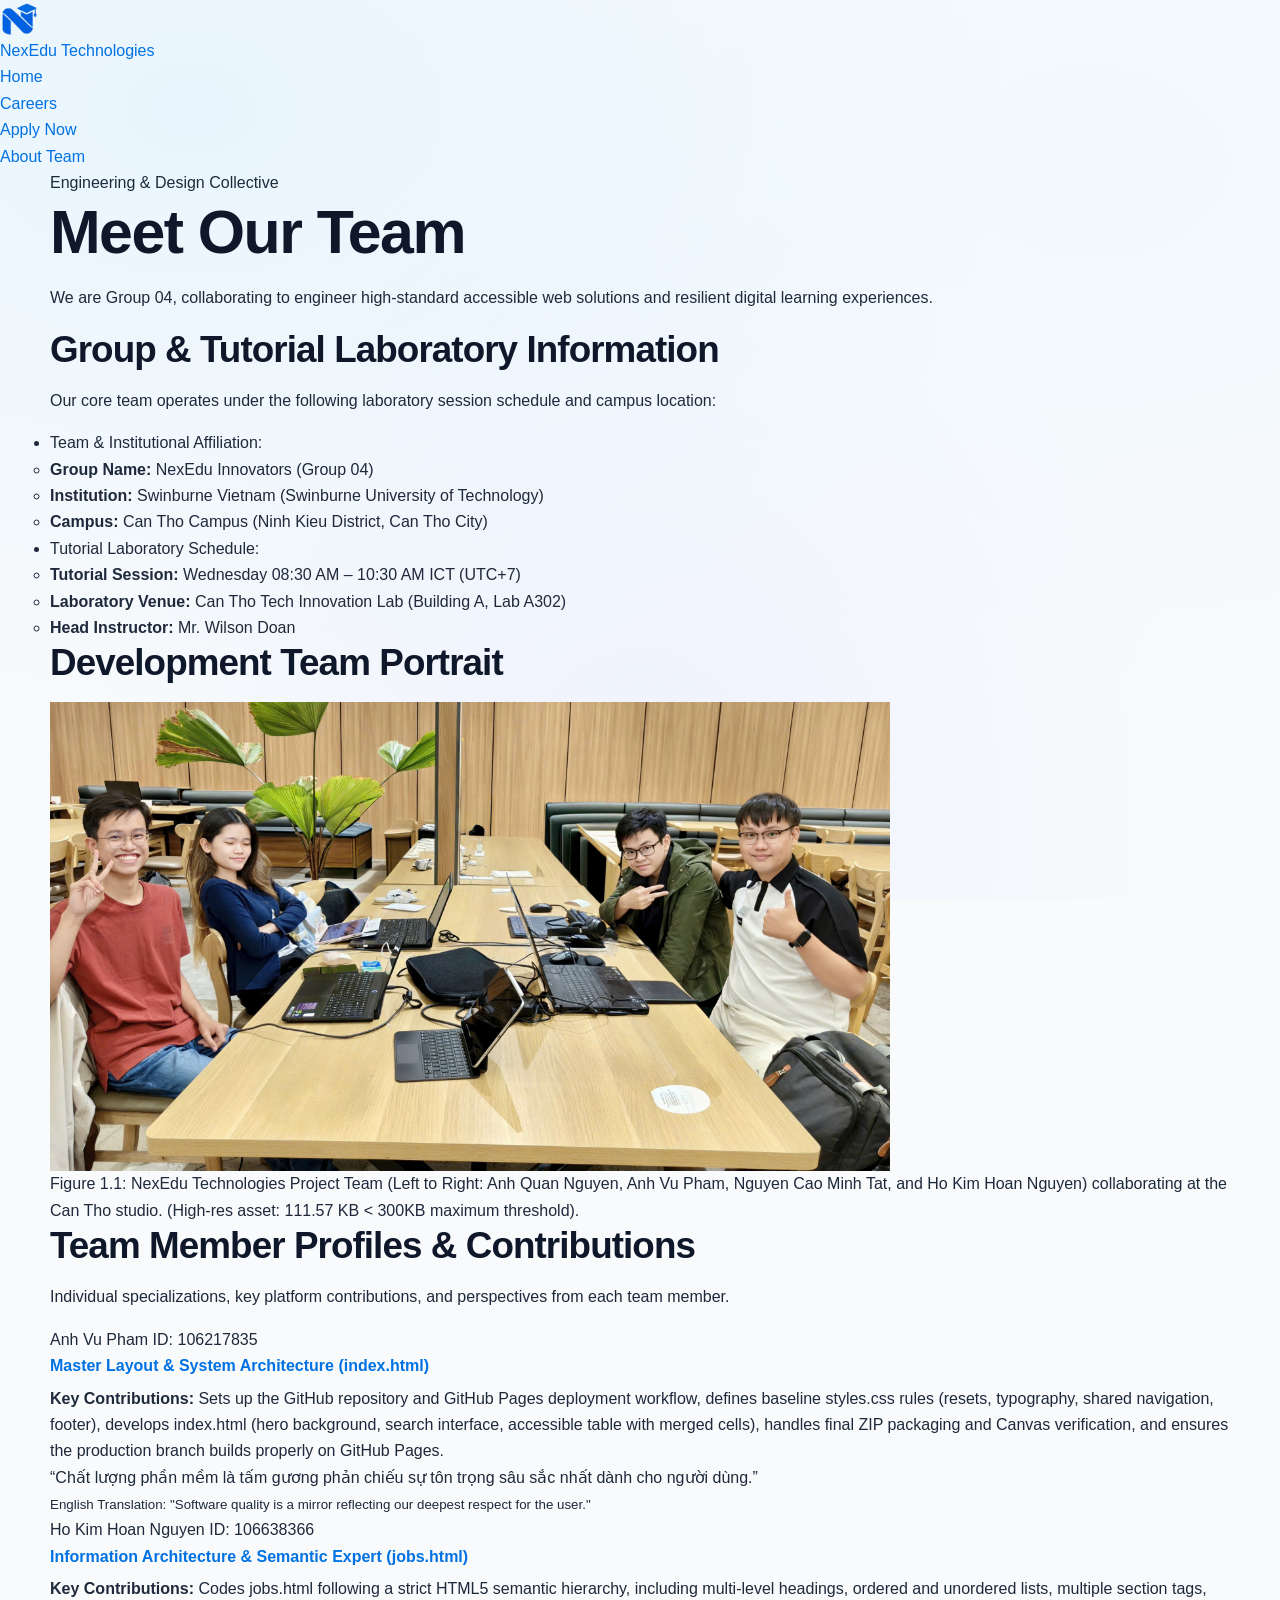
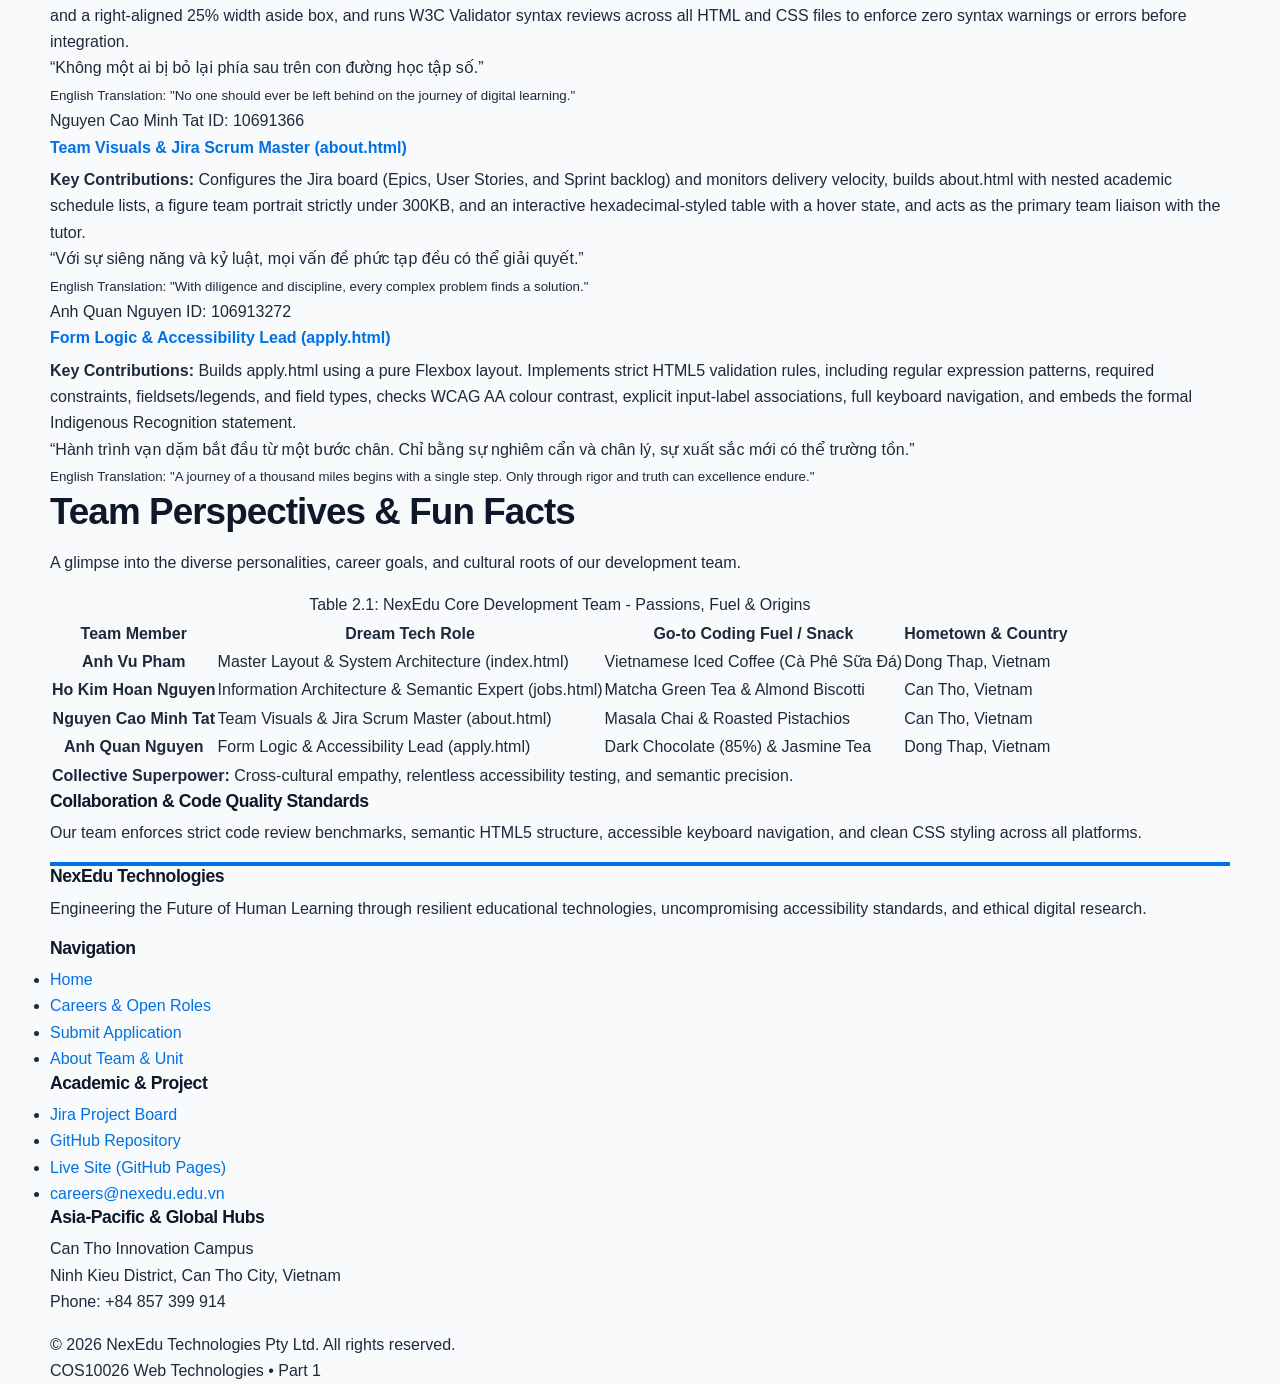
==== commit a9a751b3: "Refactor code structure for improved readability and maintainability" ====
--- a/about.html
+++ b/about.html
@@ -95,7 +95,7 @@
 
       <!-- Mandatory Rubric Feature: <figure> with <figcaption> (Under 300KB) -->
       <figure>
-        <img src="images/team-photo.jpg" alt="Group photo of our four team members" width="840" height="440">
+        <img src="group studying.jpg" alt="Group photo of our four team members" width="840" height="440">
         <figcaption>
           Figure 1.1: NexEdu Technologies Project Team (Left to Right: Anh Quan Nguyen, Anh Vu Pham, Nguyen Cao Minh Tat, and Ho Kim Hoan Nguyen) collaborating at the Can Tho studio. (High-res asset: 111.57 KB &lt; 300KB maximum threshold).
         </figcaption>
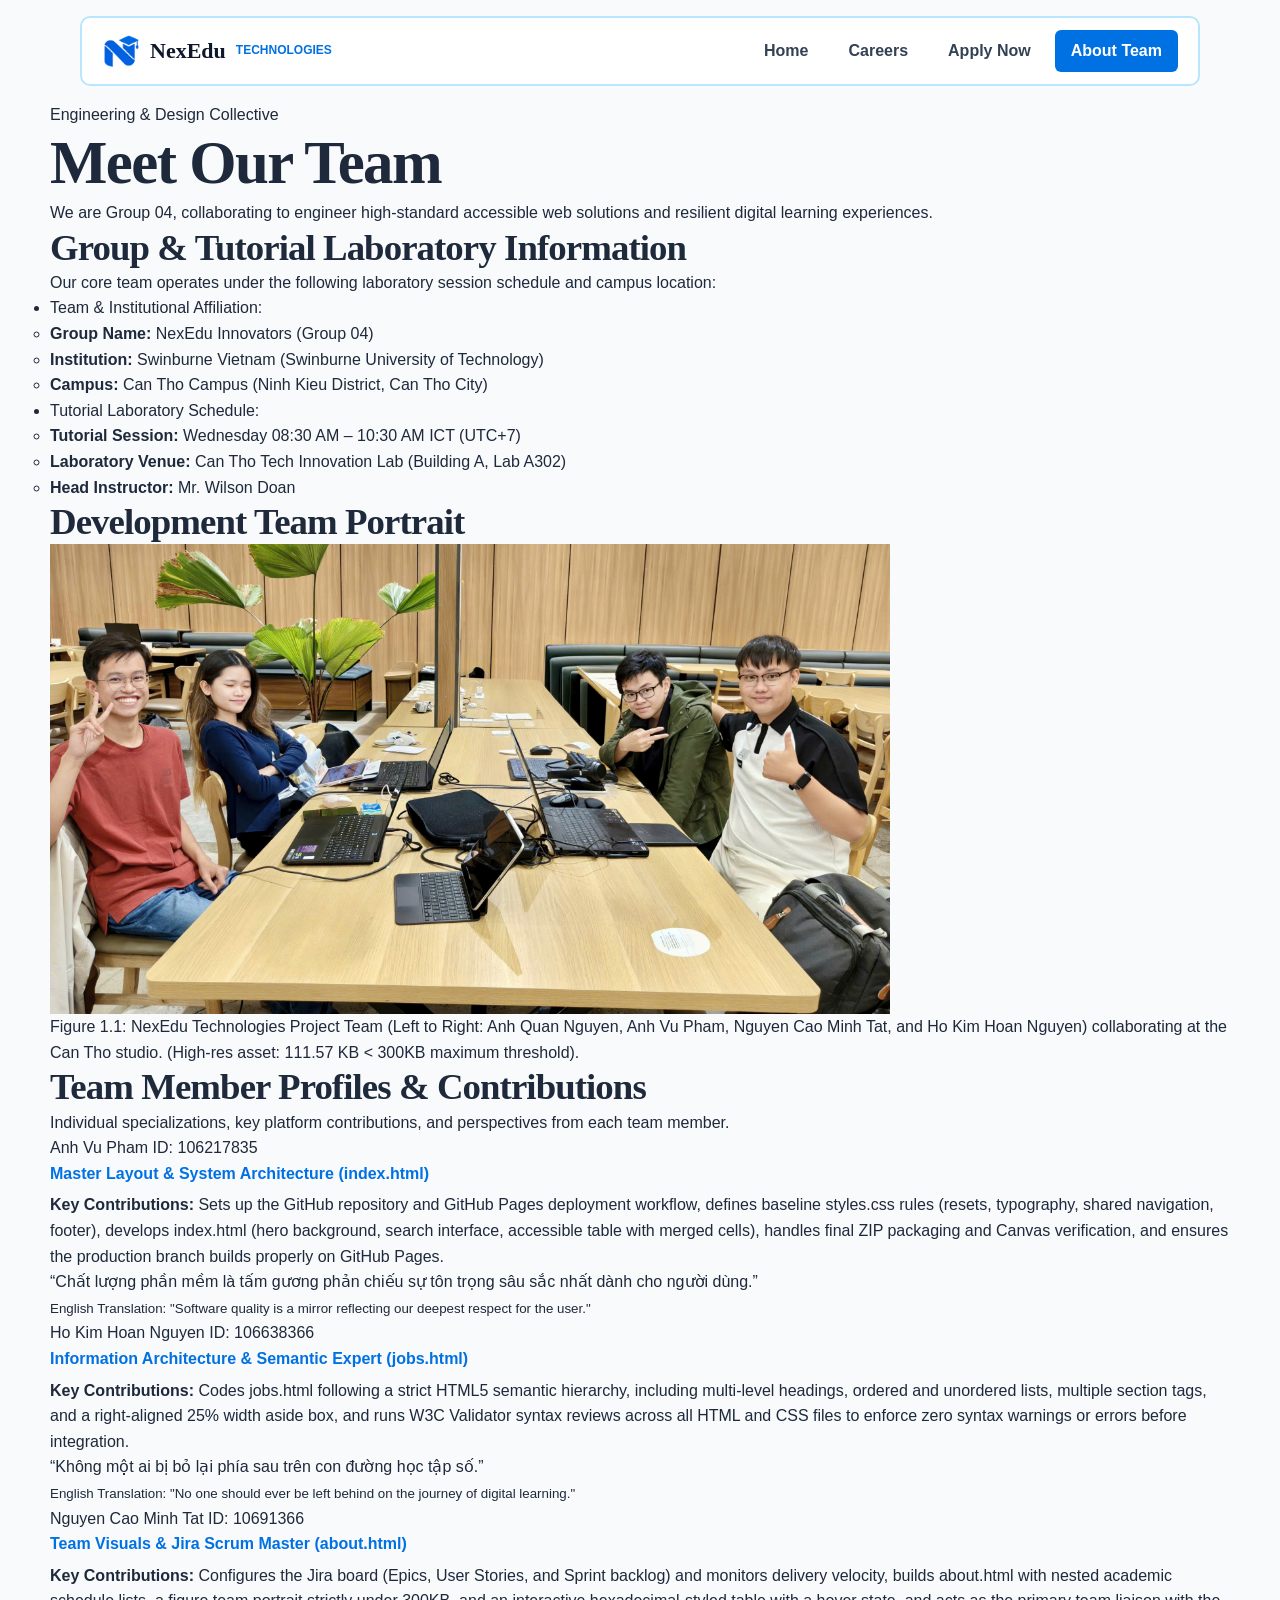
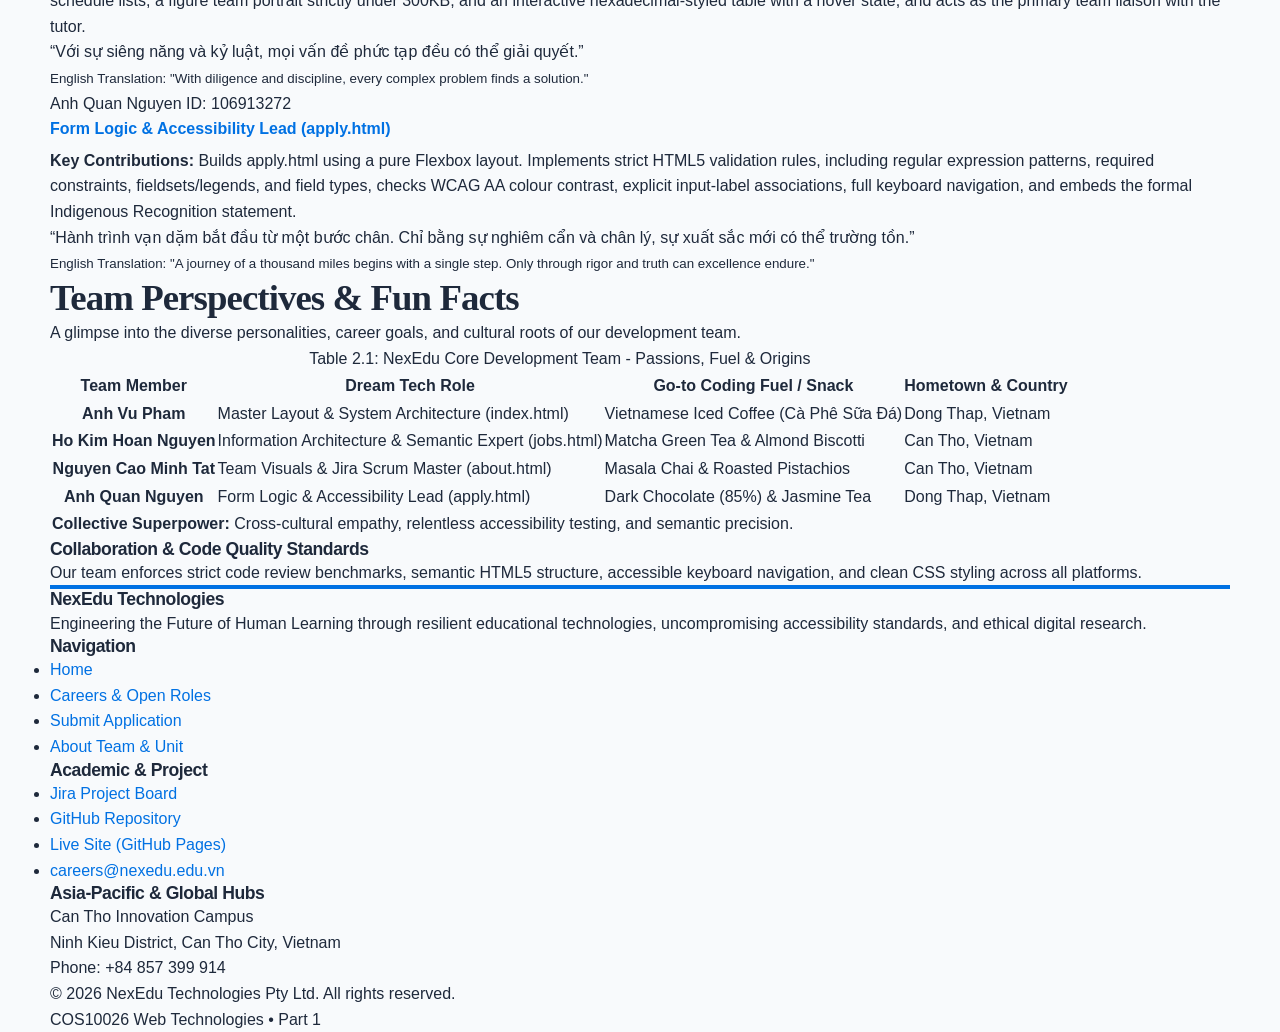
==== commit 7f7dc44f: "Refactor code structure for improved readability and maintainability" ====
--- a/about.html
+++ b/about.html
@@ -95,7 +95,7 @@
 
       <!-- Mandatory Rubric Feature: <figure> with <figcaption> (Under 300KB) -->
       <figure>
-        <img src="group studying.jpg" alt="Group photo of our four team members" width="840" height="440">
+        <img src="images/group studying.jpg" alt="Group photo of our four team members" width="840" height="440">
         <figcaption>
           Figure 1.1: NexEdu Technologies Project Team (Left to Right: Anh Quan Nguyen, Anh Vu Pham, Nguyen Cao Minh Tat, and Ho Kim Hoan Nguyen) collaborating at the Can Tho studio. (High-res asset: 111.57 KB &lt; 300KB maximum threshold).
         </figcaption>
--- a/styles.css
+++ b/styles.css
@@ -1,332 +1,334 @@
-/* --------------------------------------------------------------------------
-   1. CSS CUSTOM PROPERTIES (DESIGN TOKENS)
-   Apple Sky Blue Palette, Editorial Typography Stack & Clear Glass Tokens
-   -------------------------------------------------------------------------- */
-:root { 
-  --color-apple-blue: #0071e3;
-  --color-blue-dark:  #005bb5;
-  --color-blue-hover: #0077ed;
-  --color-blue-light: #38bdf8;
-  --color-sky-bg:     #f0f9ff;
-  --color-sky-tint:   #e0f2fe;
-  --color-sky-border: #bae6fd;
-
-  /* Neutral Dark & Grayscale Tones */
-  --color-black:        #0f172a;
-  --color-dark:         #1e293b;
-  --color-gray-dark:    #334155;
-  --color-gray-medium:  #64748b;
-  --color-gray-light:   #94a3b8;
-  --color-border:       #cbd5e1;
-  --color-border-subtle: #e2e8f0;
-  --color-surface-subtle: #f8fafc;
-  --color-white:        #ffffff;
-
-  /* High-Saturation Clear Frosted Glass */
-  --glass-bg:          rgba(255, 255, 255, 0.82);
-  --glass-bg-subtle:   rgba(248, 250, 252, 0.75);
-  --glass-bg-card:     rgba(255, 255, 255, 0.88);
-  --glass-blur:        blur(14px) saturate(210%);
-  --glass-border:      1px solid rgba(255, 255, 255, 0.95);
-  --glass-outline:     1px solid rgba(0, 113, 227, 0.1);
-
-  /* Typography Stack: Sans-serif & Distinctive Editorial Serif */
-  --font-primary: -apple-system, BlinkMacSystemFont, "SF Pro Text", "SF Pro Display", "Helvetica Neue", Helvetica, Arial, sans-serif;
-  --font-serif:   "New York", "Charter", "Georgia", "Baskerville", Cambria, serif;
-  --font-mono:    SFMono-Regular, Menlo, Monaco, Consolas, "Courier New", monospace;
-
-  /* Fluid Spacing Scale */
-  --space-xxs: 0.25rem;
-  --space-xs:  0.5rem;
-  --space-sm:  0.75rem;
-  --space-md:  1rem;
-  --space-lg:  1.5rem;
-  --space-xl:  2rem;
-  --space-xxl: 3rem;
-  --space-hero: clamp(3rem, 7vw, 5.5rem);
-
-  /* Curvatures */
-  --radius-xs: 6px;
-  --radius-sm: 10px;
-  --radius-md: 16px;
-  --radius-lg: 22px;
-  --radius-xl: 28px;
-  --radius-full: 9999px;
-
-  /* Multi-tier Shadows */
-  --shadow-subtle:   0 2px 8px rgba(0, 113, 227, 0.04);
-  --shadow-floating: 0 10px 30px -4px rgba(0, 113, 227, 0.09), 0 4px 10px -2px rgba(15, 23, 42, 0.03);
-  --shadow-elevated: 0 20px 42px -8px rgba(0, 113, 227, 0.16), 0 8px 18px -4px rgba(15, 23, 42, 0.05);
-
-  /* Animation Transitions */
-  --transition-fast: 0.16s ease-out;
-  --transition-smooth: 0.28s cubic-bezier(0.16, 1, 0.3, 1);
-  --transition-elevate: transform 0.3s cubic-bezier(0.16, 1, 0.3, 1), box-shadow 0.3s cubic-bezier(0.16, 1, 0.3, 1);
-}
-
-/* --------------------------------------------------------------------------
-   2. LAG-FREE PAGE TRANSITION ENGINE (NO BLUR OVERHEAD)
-   Pure Hardware-Accelerated Fade & Translate Ingress (Smooth 60/120fps)
-   -------------------------------------------------------------------------- */
-@keyframes pageFadeIn {
-  0% {
-    opacity: 0;
-    transform: translateY(6px);
-  }
-  100% {
-    opacity: 1;
-    transform: translateY(0);
-  }
-}
-
-@keyframes pulseGlow {
-  0%, 100% {
-    box-shadow: 0 0 0 0 rgba(0, 113, 227, 0.4);
-  }
-  50% {
-    box-shadow: 0 0 0 6px rgba(0, 113, 227, 0);
-  }
-}
-
-.page-wrapper {
-  flex: 1 0 auto;
-  animation: pageFadeIn 0.25s cubic-bezier(0.16, 1, 0.3, 1) forwards;
-}
-
-
-/* --------------------------------------------------------------------------
-   3. RESET & AMBIENT AIRY SKY BACKGROUND
-   -------------------------------------------------------------------------- */
-*,
-*::before,
-*::after {
-  box-sizing: border-box;
-  margin: 0;
-  padding: 0;
-}
-
-html {
-  font-size: 100%;
-  scroll-behavior: smooth;
-  text-size-adjust: 100%;
-  -webkit-text-size-adjust: 100%;
-}
-
-body {
-  font-family: var(--font-primary);
-  font-size: 1rem;
-  line-height: 1.65;
-  color: var(--color-dark);
-  background-color: #f8fafc;
-  background-image: 
-    radial-gradient(at 15% 12%, rgba(224, 242, 254, 0.65) 0px, transparent 55%),
-    radial-gradient(at 85% 18%, rgba(240, 249, 255, 0.85) 0px, transparent 50%),
-    radial-gradient(at 50% 90%, rgba(224, 231, 255, 0.4) 0px, transparent 60%);
-  background-attachment: fixed;
-  min-height: 100vh;
-  display: flex;
-  flex-direction: column;
-  -webkit-font-smoothing: antialiased;
-  -moz-osx-font-smoothing: grayscale;
-}
-
-/* Accessible Skip Link */
-.skip-link {
-  position: absolute;
-  top: -9999px;
-  left: 1.5rem;
-  z-index: 1000;
-  padding: var(--space-xs) var(--space-lg);
-  background-color: var(--color-apple-blue);
-  color: var(--color-white);
-  font-weight: 600;
-  text-decoration: none;
-  border-radius: var(--radius-full);
-  transition: top var(--transition-fast);
-  box-shadow: var(--shadow-floating);
-}
-
-.skip-link:focus {
-  top: 1.5rem;
-  outline: 3px solid var(--color-blue-dark);
-}
-
-:focus-visible {
-  outline: 2px solid var(--color-apple-blue);
-  outline-offset: 3px;
-}
-
-img,
-svg {
-  display: block;
-  max-width: 100%;
-  height: auto;
-}
-
-a {
-  color: var(--color-apple-blue);
-  text-decoration: none;
-  transition: color var(--transition-fast), opacity var(--transition-fast);
-}
-
-a:hover {
-  color: var(--color-blue-dark);
-}
-
-
-/* --------------------------------------------------------------------------
-   4. TYPOGRAPHY: SANS-SERIF & MODERN EDITORIAL SERIF ACCENTS
-   -------------------------------------------------------------------------- */
-h1, h2, h3, h4, h5, h6 {
-  color: var(--color-black);
-  font-weight: 600;
-  line-height: 1.2;
-  letter-spacing: -0.025em;
-}
-
-.editorial-serif,
-.hero-title,
-.section-serif-title {
-  font-family: var(--font-serif);
-  font-weight: 600;
-  letter-spacing: -0.02em;
-}
-
-h1 {
-  font-size: clamp(2.3rem, 5.2vw, 3.8rem);
-  margin-bottom: var(--space-md);
-  color: var(--color-black);
-}
-
-h2 {
-  font-size: clamp(1.65rem, 3.6vw, 2.3rem);
-  margin-bottom: var(--space-md);
-}
-
-h3 {
-  font-size: clamp(1.2rem, 2vw, 1.45rem);
-  margin-bottom: var(--space-sm);
-}
-
-h4 {
-  font-size: 1.1rem;
-  margin-bottom: var(--space-xs);
-}
-
-p {
-  margin-bottom: var(--space-md);
-  color: var(--color-dark);
-}
-
-.text-muted {
-  color: var(--color-gray-medium);
-}
-
-.text-lead {
-  font-size: clamp(1.05rem, 1.8vw, 1.25rem);
-  line-height: 1.55;
-  color: var(--color-gray-dark);
-  font-weight: 400;
-}
-/*BUTTONS & INTERACTIVE PILLS*/
-.btn {
-  display: inline-flex;
-  align-items: center;
-  justify-content: center;
-  padding: 0.825rem 1.85rem;
-  font-family: var(--font-primary);
-  font-size: 0.95rem;
-  font-weight: 600;
-  line-height: 1.2;
-  text-align: center;
-  text-decoration: none;
-  border-radius: var(--radius-full);
-  cursor: pointer;
-  border: 1px solid transparent;
-  transition: all var(--transition-smooth);
-}
-
-.btn-primary {
-  background-color: var(--color-apple-blue);
-  color: var(--color-white);
-  border-color: var(--color-apple-blue);
-  box-shadow: 0 4px 16px rgba(0, 113, 227, 0.28);
-}
-
-.btn-primary:hover {
-  background-color: var(--color-blue-dark);
-  border-color: var(--color-blue-dark);
-  color: var(--color-white);
-  transform: translateY(-2px);
-  box-shadow: 0 8px 24px rgba(0, 113, 227, 0.35);
-}
-
-.btn-secondary {
-  background-color: rgba(255, 255, 255, 0.9);
-  color: var(--color-dark);
-  border: 1px solid var(--color-sky-border);
-  backdrop-filter: blur(10px);
-}
-
-.btn-secondary:hover {
-  background-color: var(--color-white);
-  border-color: var(--color-apple-blue);
-  color: var(--color-apple-blue);
-  transform: translateY(-2px);
-  box-shadow: var(--shadow-subtle);
-}
-
-/* --------------------------------------------------------------------------
-  CAREERS & JOB SPECIFICATIONS (jobs.html)
-   Rubric Mandatory Requirement: Floated Aside with Clearfix
-   -------------------------------------------------------------------------- */
-.jobs-layout {
-  display: block;
-  margin-top: var(--space-xl);
-}
-
-/* MANDATORY RUBRIC: Float Right Aside Element */
-.sidebar-aside {
-  float: right;
-  width: 28%;
-  margin-left: 2.5rem;
-  margin-bottom: 2rem;
-  padding: var(--space-lg);
-  background-color: var(--glass-bg-card);
-  border: 1px solid var(--color-sky-border);
-  border-radius: var(--radius-lg);
-  box-shadow: var(--shadow-floating);
-}
-/* --------------------------------------------------------------------------
-   5. FLUID CONTAINER & AUTO-SCALING LAYOUT
-   -------------------------------------------------------------------------- */
-.container {
-  width: min(100% - 2.5rem, 1180px);
-  margin-left: auto;
-  margin-right: auto;
-}
-
-.section-padding {
-  padding-top: var(--space-hero);
-  padding-bottom: var(--space-hero);
-}
-
-.section-title-wrap {
-  text-align: center;
-  max-width: 720px;
-  margin-left: auto;
-  margin-right: auto;
-  margin-bottom: var(--space-xl);
-}
-
-.grid-3col {
-  display: grid;
-  grid-template-columns: repeat(3, 1fr);
-  gap: var(--space-lg);
-}
-
-.clearfix::after {
-  content: "";
-  display: table;
-  clear: both;
-}
+/*
+  filename: styles.css
+  author: Group 04 - NexEdu Innovators (Anh Vu Pham, Ho Kim Hoan Nguyen, Nguyen Cao Minh Tat, Anh Quan Nguyen)
+  created: 16/10/2026
+  last modified: 27/10/2026
+  description: External stylesheet for NexEdu Technologies recruitment website (COS10026 Part 1).
+
+  COS10026 Academic Integrity - Generative AI Usage Acknowledgment
+  Tool: Microsoft Copilot / OpenAI ChatGPT
+  Prompt: "Suggest a clean blue and white hex colour palette for an EdTech website and show how to use Flexbox for a 2-column form and float: right for a 25% width aside box."
+  Modifications: All CSS rules were simplified and written by Group 04 members using standard COS10026 Week 4 and Week 5 CSS selectors (element, class, ID, child, descendant, attribute, and pseudo-class selectors).
+*/
+
+/* ==========================================================================
+   1. UNIVERSAL RESET & BASE ELEMENTS (Week 4 Lecture)
+   ========================================================================== */
+* {
+  box-sizing: border-box;
+  margin: 0;
+  padding: 0;
+}
+
+body {
+  font-family: Calibri, Arial, sans-serif;
+  font-size: 16px;
+  line-height: 1.6;
+  color: #1e293b;
+  background-color: #f8fafc;
+  /* Rubric Requirement (index.html): Background graphic using CSS */
+  background-image: url("images/hero-campus.svg");
+  background-repeat: no-repeat;
+  background-position: top center;
+  background-size: 100% 480px;
+}
+
+img {
+  display: block;
+  max-width: 100%;
+  height: auto;
+}
+
+a {
+  color: #0071e3;
+  text-decoration: none;
+}
+
+a:hover {
+  color: #005bb5;
+  text-decoration: underline;
+}
+
+/* Skip link for keyboard accessibility (Week 6 Lecture) */
+.skip-link {
+  position: absolute;
+  top: -100px;
+  left: 20px;
+  background-color: #0071e3;
+  color: #ffffff;
+  padding: 8px 16px;
+  font-weight: bold;
+  border-radius: 6px;
+}
+
+.skip-link:focus {
+  top: 20px;
+}
+
+/* ==========================================================================
+   2. TYPOGRAPHY & SELECTORS (Element, Group, and ID Selectors)
+   ========================================================================== */
+h1, h2 {
+  font-family: Georgia, serif;
+  color: #0f172a;
+  font-weight: bold;
+  line-height: 1.3;
+  margin-bottom: 12px;
+}
+
+h3, h4, h5 {
+  font-family: Arial, sans-serif;
+  color: #0f172a;
+  font-weight: bold;
+  line-height: 1.3;
+  margin-bottom: 10px;
+}
+
+h1 { font-size: 34px; }
+h2 { font-size: 26px; }
+h3 { font-size: 20px; }
+h4 { font-size: 18px; }
+h5 { font-size: 16px; }
+
+p {
+  margin-bottom: 14px;
+}
+
+/* ID Selectors (Demonstrating #id syntax for Rubric) */
+#main-content {
+  min-height: 500px;
+}
+
+#sidebar-title,
+#role-ed101-title,
+#role-ux204-title {
+  color: #0071e3;
+}
+
+/* ==========================================================================
+   3. HEADER & NAVIGATION MENU (Semantic Child & Descendant Selectors)
+   ========================================================================== */
+body > header {
+  width: 90%;
+  max-width: 1120px;
+  margin: 16px auto;
+  background-color: #ffffff;
+  border: 2px solid #bae6fd;
+  border-radius: 10px;
+}
+
+header nav {
+  display: flex;
+  align-items: center;
+  justify-content: space-between;
+  padding: 12px 20px;
+}
+
+.brand {
+  display: flex;
+  align-items: center;
+  gap: 10px;
+  font-family: Georgia, serif;
+  font-size: 22px;
+  font-weight: bold;
+  color: #0f172a;
+}
+
+.brand:hover {
+  text-decoration: none;
+}
+
+.brand img {
+  width: 38px;
+  height: 38px;
+}
+
+.brand span {
+  font-family: Arial, sans-serif;
+  font-size: 12px;
+  color: #0071e3;
+  text-transform: uppercase;
+}
+
+header nav ul {
+  display: flex;
+  list-style: none;
+  gap: 8px;
+}
+
+header nav ul a {
+  display: inline-block;
+  padding: 8px 16px;
+  font-weight: bold;
+  color: #334155;
+  border-radius: 6px;
+}
+
+header nav ul a:hover {
+  background-color: #e0f2fe;
+  color: #0071e3;
+  text-decoration: none;
+}
+
+header nav ul a.active {
+  background-color: #0071e3;
+  color: #ffffff;
+}
+
+
+/* --------------------------------------------------------------------------
+   4. TYPOGRAPHY: SANS-SERIF & MODERN EDITORIAL SERIF ACCENTS
+   -------------------------------------------------------------------------- */
+h1, h2, h3, h4, h5, h6 {
+  color: var(--color-black);
+  font-weight: 600;
+  line-height: 1.2;
+  letter-spacing: -0.025em;
+}
+
+.editorial-serif,
+.hero-title,
+.section-serif-title {
+  font-family: var(--font-serif);
+  font-weight: 600;
+  letter-spacing: -0.02em;
+}
+
+h1 {
+  font-size: clamp(2.3rem, 5.2vw, 3.8rem);
+  margin-bottom: var(--space-md);
+  color: var(--color-black);
+}
+
+h2 {
+  font-size: clamp(1.65rem, 3.6vw, 2.3rem);
+  margin-bottom: var(--space-md);
+}
+
+h3 {
+  font-size: clamp(1.2rem, 2vw, 1.45rem);
+  margin-bottom: var(--space-sm);
+}
+
+h4 {
+  font-size: 1.1rem;
+  margin-bottom: var(--space-xs);
+}
+
+p {
+  margin-bottom: var(--space-md);
+  color: var(--color-dark);
+}
+
+.text-muted {
+  color: var(--color-gray-medium);
+}
+
+.text-lead {
+  font-size: clamp(1.05rem, 1.8vw, 1.25rem);
+  line-height: 1.55;
+  color: var(--color-gray-dark);
+  font-weight: 400;
+}
+/*BUTTONS & INTERACTIVE PILLS*/
+.btn {
+  display: inline-flex;
+  align-items: center;
+  justify-content: center;
+  padding: 0.825rem 1.85rem;
+  font-family: var(--font-primary);
+  font-size: 0.95rem;
+  font-weight: 600;
+  line-height: 1.2;
+  text-align: center;
+  text-decoration: none;
+  border-radius: var(--radius-full);
+  cursor: pointer;
+  border: 1px solid transparent;
+  transition: all var(--transition-smooth);
+}
+
+.btn-primary {
+  background-color: var(--color-apple-blue);
+  color: var(--color-white);
+  border-color: var(--color-apple-blue);
+  box-shadow: 0 4px 16px rgba(0, 113, 227, 0.28);
+}
+
+.btn-primary:hover {
+  background-color: var(--color-blue-dark);
+  border-color: var(--color-blue-dark);
+  color: var(--color-white);
+  transform: translateY(-2px);
+  box-shadow: 0 8px 24px rgba(0, 113, 227, 0.35);
+}
+
+.btn-secondary {
+  background-color: rgba(255, 255, 255, 0.9);
+  color: var(--color-dark);
+  border: 1px solid var(--color-sky-border);
+  backdrop-filter: blur(10px);
+}
+
+.btn-secondary:hover {
+  background-color: var(--color-white);
+  border-color: var(--color-apple-blue);
+  color: var(--color-apple-blue);
+  transform: translateY(-2px);
+  box-shadow: var(--shadow-subtle);
+}
+
+/* --------------------------------------------------------------------------
+  CAREERS & JOB SPECIFICATIONS (jobs.html)
+   Rubric Mandatory Requirement: Floated Aside with Clearfix
+   -------------------------------------------------------------------------- */
+.jobs-layout {
+  display: block;
+  margin-top: var(--space-xl);
+}
+
+/* MANDATORY RUBRIC: Float Right Aside Element */
+.sidebar-aside {
+  float: right;
+  width: 28%;
+  margin-left: 2.5rem;
+  margin-bottom: 2rem;
+  padding: var(--space-lg);
+  background-color: var(--glass-bg-card);
+  border: 1px solid var(--color-sky-border);
+  border-radius: var(--radius-lg);
+  box-shadow: var(--shadow-floating);
+}
+/* --------------------------------------------------------------------------
+   5. FLUID CONTAINER & AUTO-SCALING LAYOUT
+   -------------------------------------------------------------------------- */
+.container {
+  width: min(100% - 2.5rem, 1180px);
+  margin-left: auto;
+  margin-right: auto;
+}
+
+.section-padding {
+  padding-top: var(--space-hero);
+  padding-bottom: var(--space-hero);
+}
+
+.section-title-wrap {
+  text-align: center;
+  max-width: 720px;
+  margin-left: auto;
+  margin-right: auto;
+  margin-bottom: var(--space-xl);
+}
+
+.grid-3col {
+  display: grid;
+  grid-template-columns: repeat(3, 1fr);
+  gap: var(--space-lg);
+}
+
+.clearfix::after {
+  content: "";
+  display: table;
+  clear: both;
+}
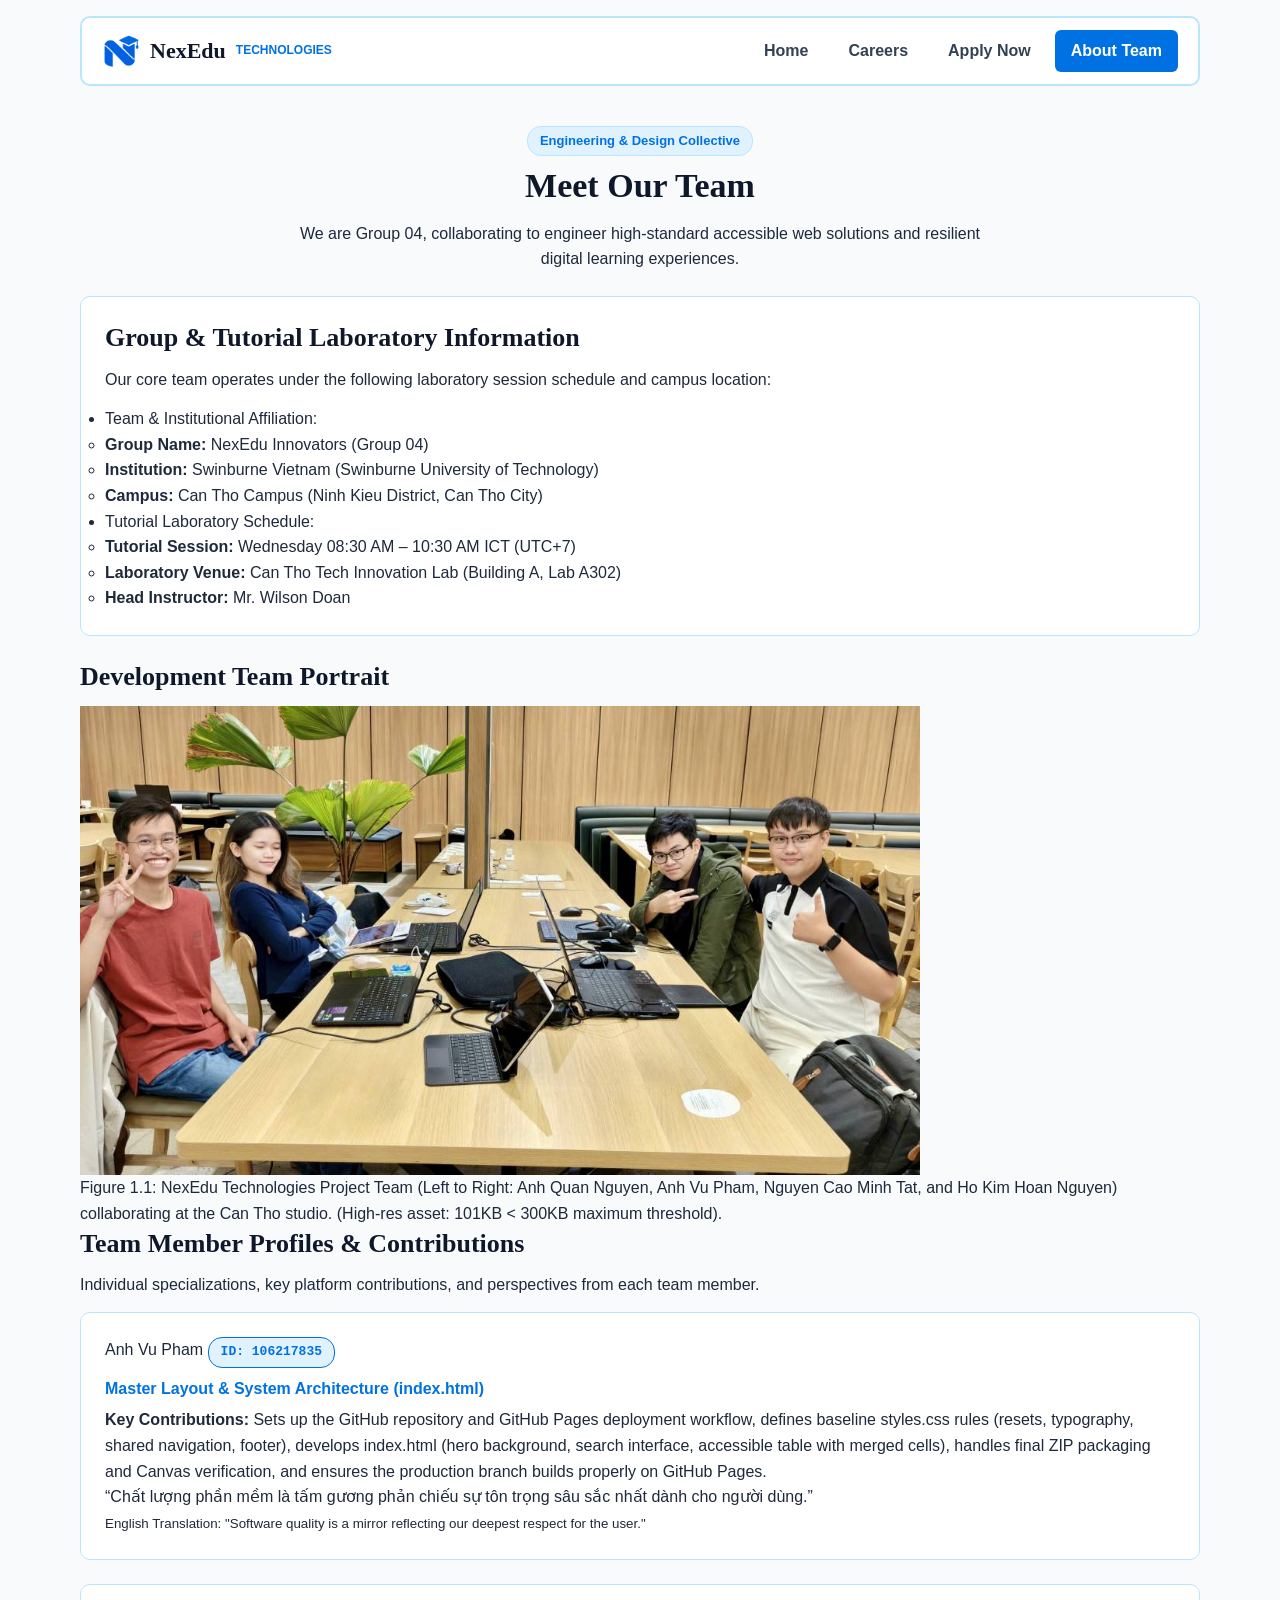
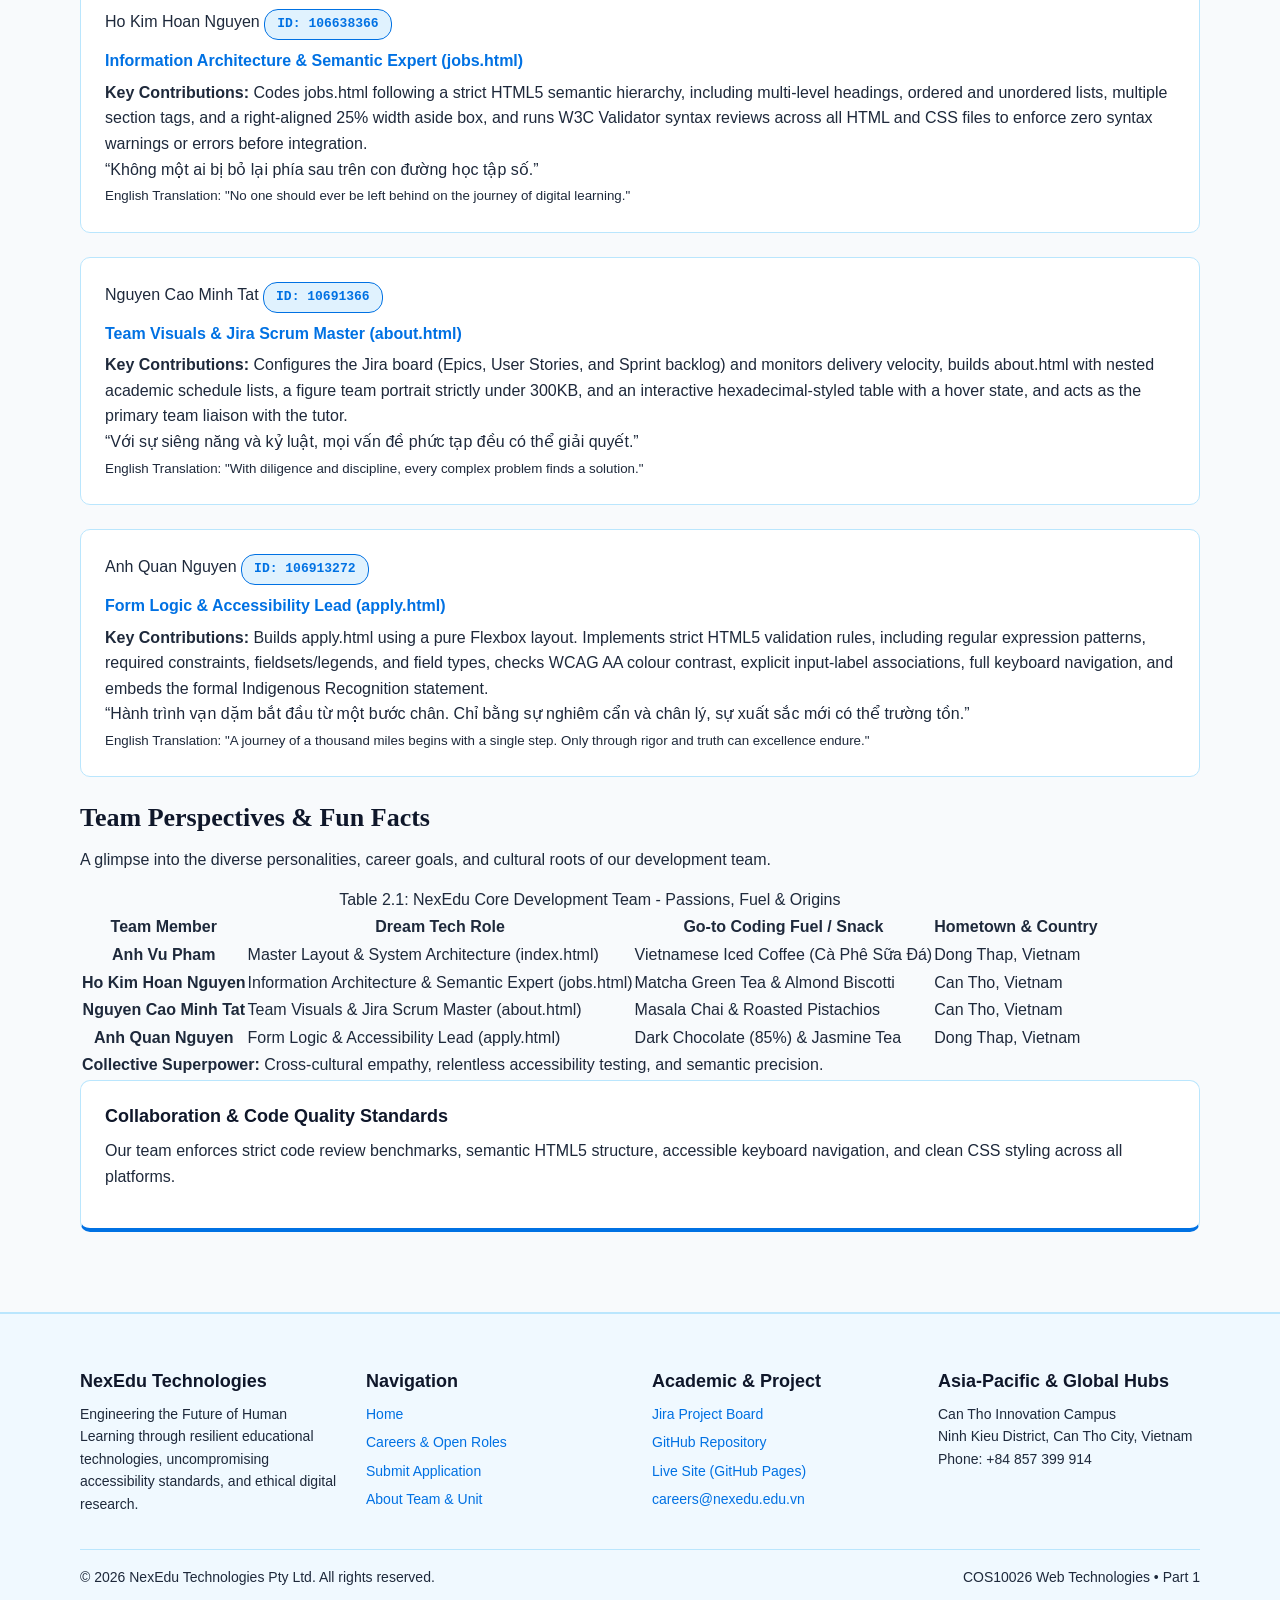
==== commit bb00d75d: "refactor: update figure caption in about.html for accuracy and clarity" ====
--- a/about.html
+++ b/about.html
@@ -97,7 +97,7 @@
       <figure>
         <img src="images/group studying.jpg" alt="Group photo of our four team members" width="840" height="440">
         <figcaption>
-          Figure 1.1: NexEdu Technologies Project Team (Left to Right: Anh Quan Nguyen, Anh Vu Pham, Nguyen Cao Minh Tat, and Ho Kim Hoan Nguyen) collaborating at the Can Tho studio. (High-res asset: 111.57 KB &lt; 300KB maximum threshold).
+          Figure 1.1: NexEdu Technologies Project Team (Left to Right: Anh Quan Nguyen, Anh Vu Pham, Nguyen Cao Minh Tat, and Ho Kim Hoan Nguyen) collaborating at the Can Tho studio. (High-res asset: 101KB &lt; 300KB maximum threshold).
         </figcaption>
       </figure>
     </section>
--- a/styles.css
+++ b/styles.css
@@ -176,108 +176,7 @@
 }
 
 
-/* --------------------------------------------------------------------------
-   4. TYPOGRAPHY: SANS-SERIF & MODERN EDITORIAL SERIF ACCENTS
-   -------------------------------------------------------------------------- */
-h1, h2, h3, h4, h5, h6 {
-  color: var(--color-black);
-  font-weight: 600;
-  line-height: 1.2;
-  letter-spacing: -0.025em;
-}
-
-.editorial-serif,
-.hero-title,
-.section-serif-title {
-  font-family: var(--font-serif);
-  font-weight: 600;
-  letter-spacing: -0.02em;
-}
-
-h1 {
-  font-size: clamp(2.3rem, 5.2vw, 3.8rem);
-  margin-bottom: var(--space-md);
-  color: var(--color-black);
-}
-
-h2 {
-  font-size: clamp(1.65rem, 3.6vw, 2.3rem);
-  margin-bottom: var(--space-md);
-}
-
-h3 {
-  font-size: clamp(1.2rem, 2vw, 1.45rem);
-  margin-bottom: var(--space-sm);
-}
-
-h4 {
-  font-size: 1.1rem;
-  margin-bottom: var(--space-xs);
-}
-
-p {
-  margin-bottom: var(--space-md);
-  color: var(--color-dark);
-}
-
-.text-muted {
-  color: var(--color-gray-medium);
-}
-
-.text-lead {
-  font-size: clamp(1.05rem, 1.8vw, 1.25rem);
-  line-height: 1.55;
-  color: var(--color-gray-dark);
-  font-weight: 400;
-}
-/*BUTTONS & INTERACTIVE PILLS*/
-.btn {
-  display: inline-flex;
-  align-items: center;
-  justify-content: center;
-  padding: 0.825rem 1.85rem;
-  font-family: var(--font-primary);
-  font-size: 0.95rem;
-  font-weight: 600;
-  line-height: 1.2;
-  text-align: center;
-  text-decoration: none;
-  border-radius: var(--radius-full);
-  cursor: pointer;
-  border: 1px solid transparent;
-  transition: all var(--transition-smooth);
-}
-
-.btn-primary {
-  background-color: var(--color-apple-blue);
-  color: var(--color-white);
-  border-color: var(--color-apple-blue);
-  box-shadow: 0 4px 16px rgba(0, 113, 227, 0.28);
-}
-
-.btn-primary:hover {
-  background-color: var(--color-blue-dark);
-  border-color: var(--color-blue-dark);
-  color: var(--color-white);
-  transform: translateY(-2px);
-  box-shadow: 0 8px 24px rgba(0, 113, 227, 0.35);
-}
-
-.btn-secondary {
-  background-color: rgba(255, 255, 255, 0.9);
-  color: var(--color-dark);
-  border: 1px solid var(--color-sky-border);
-  backdrop-filter: blur(10px);
-}
-
-.btn-secondary:hover {
-  background-color: var(--color-white);
-  border-color: var(--color-apple-blue);
-  color: var(--color-apple-blue);
-  transform: translateY(-2px);
-  box-shadow: var(--shadow-subtle);
-}
-
+/* change soon */
 /* --------------------------------------------------------------------------
   CAREERS & JOB SPECIFICATIONS (jobs.html)
    Rubric Mandatory Requirement: Floated Aside with Clearfix
@@ -299,6 +198,8 @@
   border-radius: var(--radius-lg);
   box-shadow: var(--shadow-floating);
 }
+/* change soon */
+
 /* --------------------------------------------------------------------------
    5. FLUID CONTAINER & AUTO-SCALING LAYOUT
    -------------------------------------------------------------------------- */
@@ -332,3 +233,160 @@
   display: table;
   clear: both;
 }
+
+/* ==========================================================================
+   4. LAYOUT CONTAINERS, CARDS, BUTTONS & BADGES
+   ========================================================================== */
+.container {
+  width: 90%;
+  max-width: 1120px;
+  margin: 0 auto;
+  padding: 24px 0;
+}
+
+.section-header {
+  text-align: center;
+  max-width: 720px;
+  margin: 0 auto 24px auto;
+}
+
+/* Single reusable card class used across all 4 pages */
+.card {
+  background-color: #ffffff;
+  border: 1px solid #bae6fd;
+  border-radius: 10px;
+  padding: 24px;
+  margin-bottom: 24px;
+}
+
+.card:hover {
+  border-color: #0071e3;
+}
+
+/* 3-column Flexbox layout for culture cards on index.html */
+.grid-3 {
+  display: flex;
+  flex-wrap: wrap;
+  gap: 20px;
+}
+
+.grid-3 .card {
+  flex: 1 1 30%;
+  margin-bottom: 0;
+}
+
+/* Clearfix for floated aside on jobs.html (Week 5 Float & Clear) */
+.clearfix::after {
+  content: "";
+  display: block;
+  clear: both;
+}
+
+/* Buttons */
+.btn {
+  display: inline-block;
+  padding: 10px 22px;
+  font-size: 15px;
+  font-weight: bold;
+  background-color: #0071e3;
+  color: #ffffff;
+  border: 2px solid #0071e3;
+  border-radius: 6px;
+  cursor: pointer;
+}
+
+.btn:hover {
+  background-color: #005bb5;
+  border-color: #005bb5;
+  color: #ffffff;
+  text-decoration: none;
+}
+
+.btn-outline {
+  background-color: #ffffff;
+  color: #0f172a;
+  border-color: #bae6fd;
+}
+
+.btn-outline:hover {
+  background-color: #f0f9ff;
+  border-color: #0071e3;
+  color: #0071e3;
+}
+
+/* Small Tag Badge & Styled Student ID (about.html Rubric Requirement) */
+.badge,
+.student-id {
+  display: inline-block;
+  padding: 4px 12px;
+  background-color: #e0f2fe;
+  color: #0071e3;
+  border: 1px solid #bae6fd;
+  border-radius: 14px;
+  font-size: 13px;
+  font-weight: bold;
+  margin-bottom: 8px;
+}
+
+.student-id {
+  font-family: "Courier New", monospace;
+  border-color: #0071e3;
+}
+
+/* ==========================================================================
+   10. FOOTER & RESPONSIVE MEDIA QUERY (Week 5 Lecture)
+   ========================================================================== */
+footer {
+  background-color: #f0f9ff;
+  border-top: 2px solid #bae6fd;
+  padding: 32px 0 20px 0;
+  margin-top: 32px;
+  font-size: 14px;
+}
+
+.footer-grid {
+  display: flex;
+  flex-wrap: wrap;
+  gap: 24px;
+  margin-bottom: 20px;
+}
+
+.footer-grid > div {
+  flex: 1 1 200px;
+}
+
+footer ul {
+  list-style: none;
+}
+
+footer li {
+  margin-bottom: 6px;
+}
+
+.footer-bottom {
+  display: flex;
+  justify-content: space-between;
+  flex-wrap: wrap;
+  padding-top: 16px;
+  border-top: 1px solid #bae6fd;
+}
+
+/* Responsive Layout for Tablet and Mobile Screens */
+@media screen and (max-width: 768px) {
+  header nav,
+  .grid-3,
+  .form-row,
+  .footer-bottom {
+    flex-direction: column;
+  }
+
+  aside {
+    float: none;
+    width: 100%;
+    margin-left: 0;
+  }
+
+  .jobs-main {
+    width: 100%;
+  }
+}
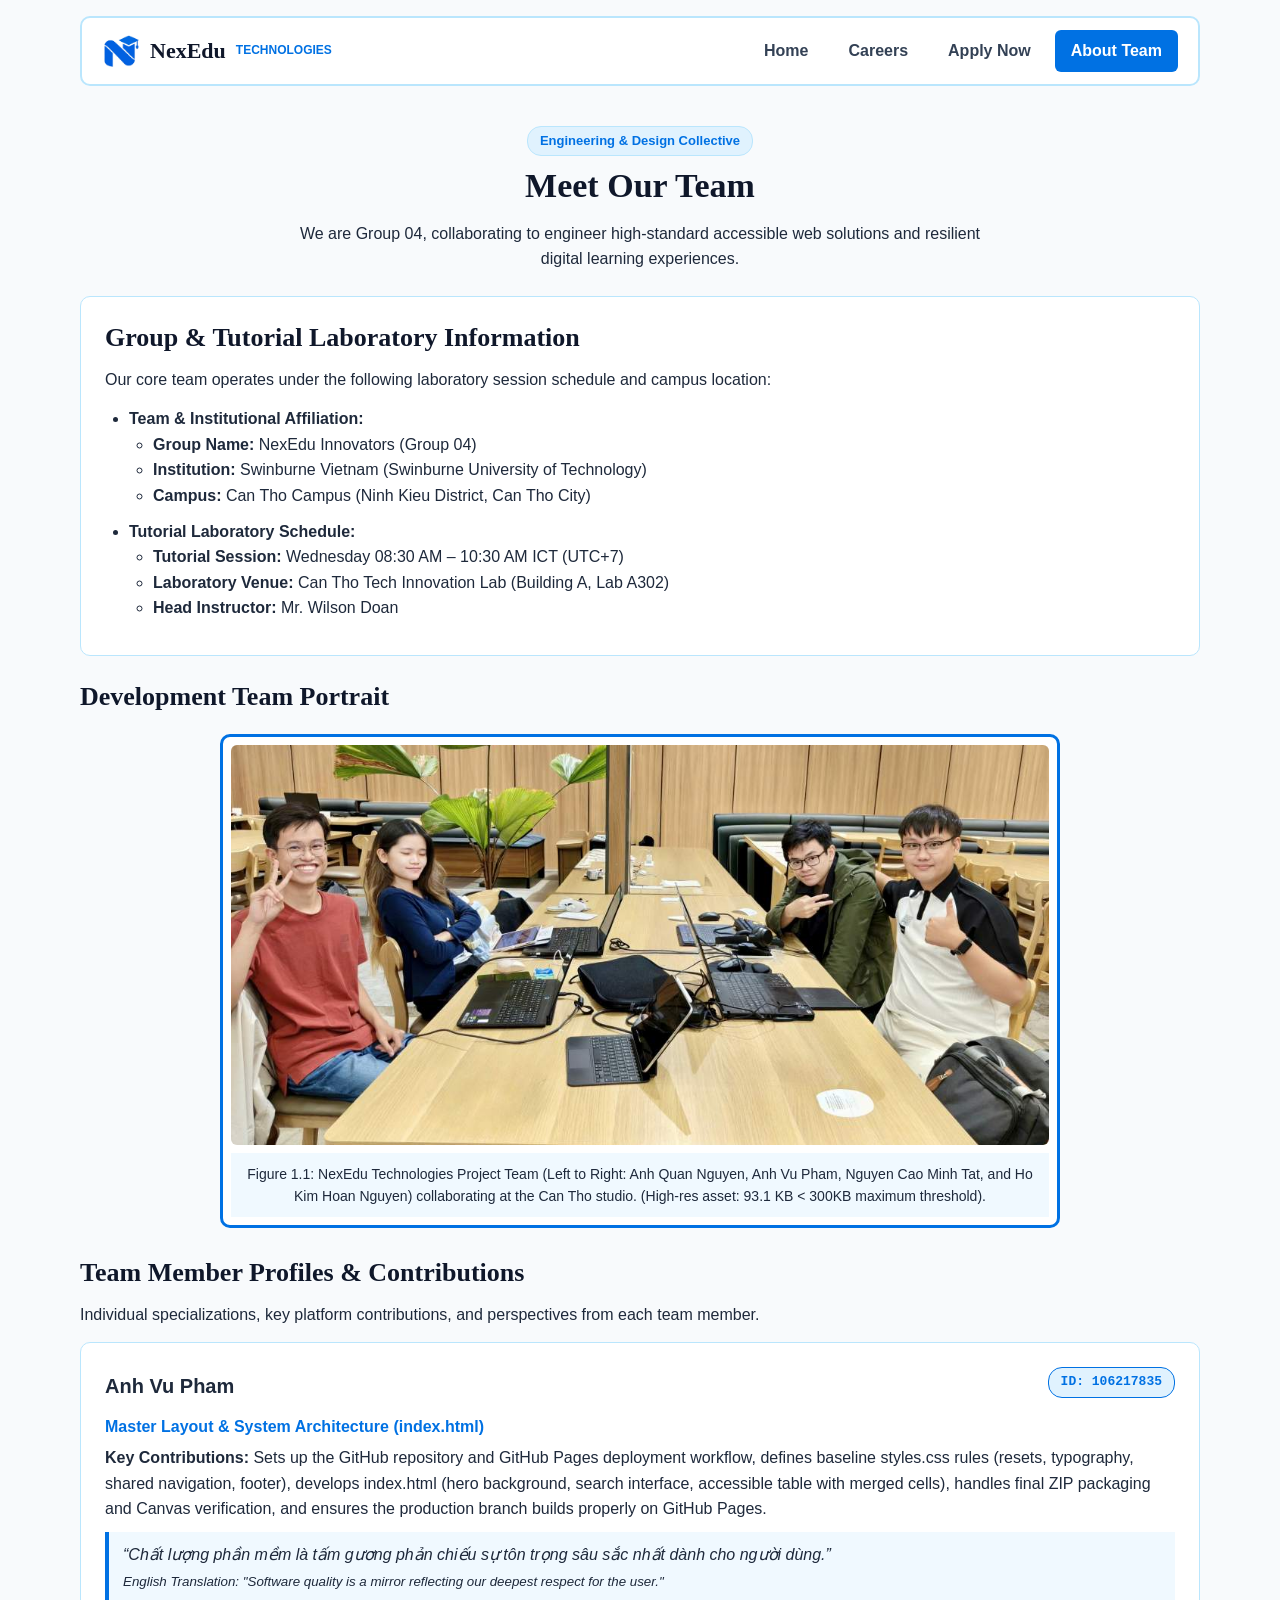
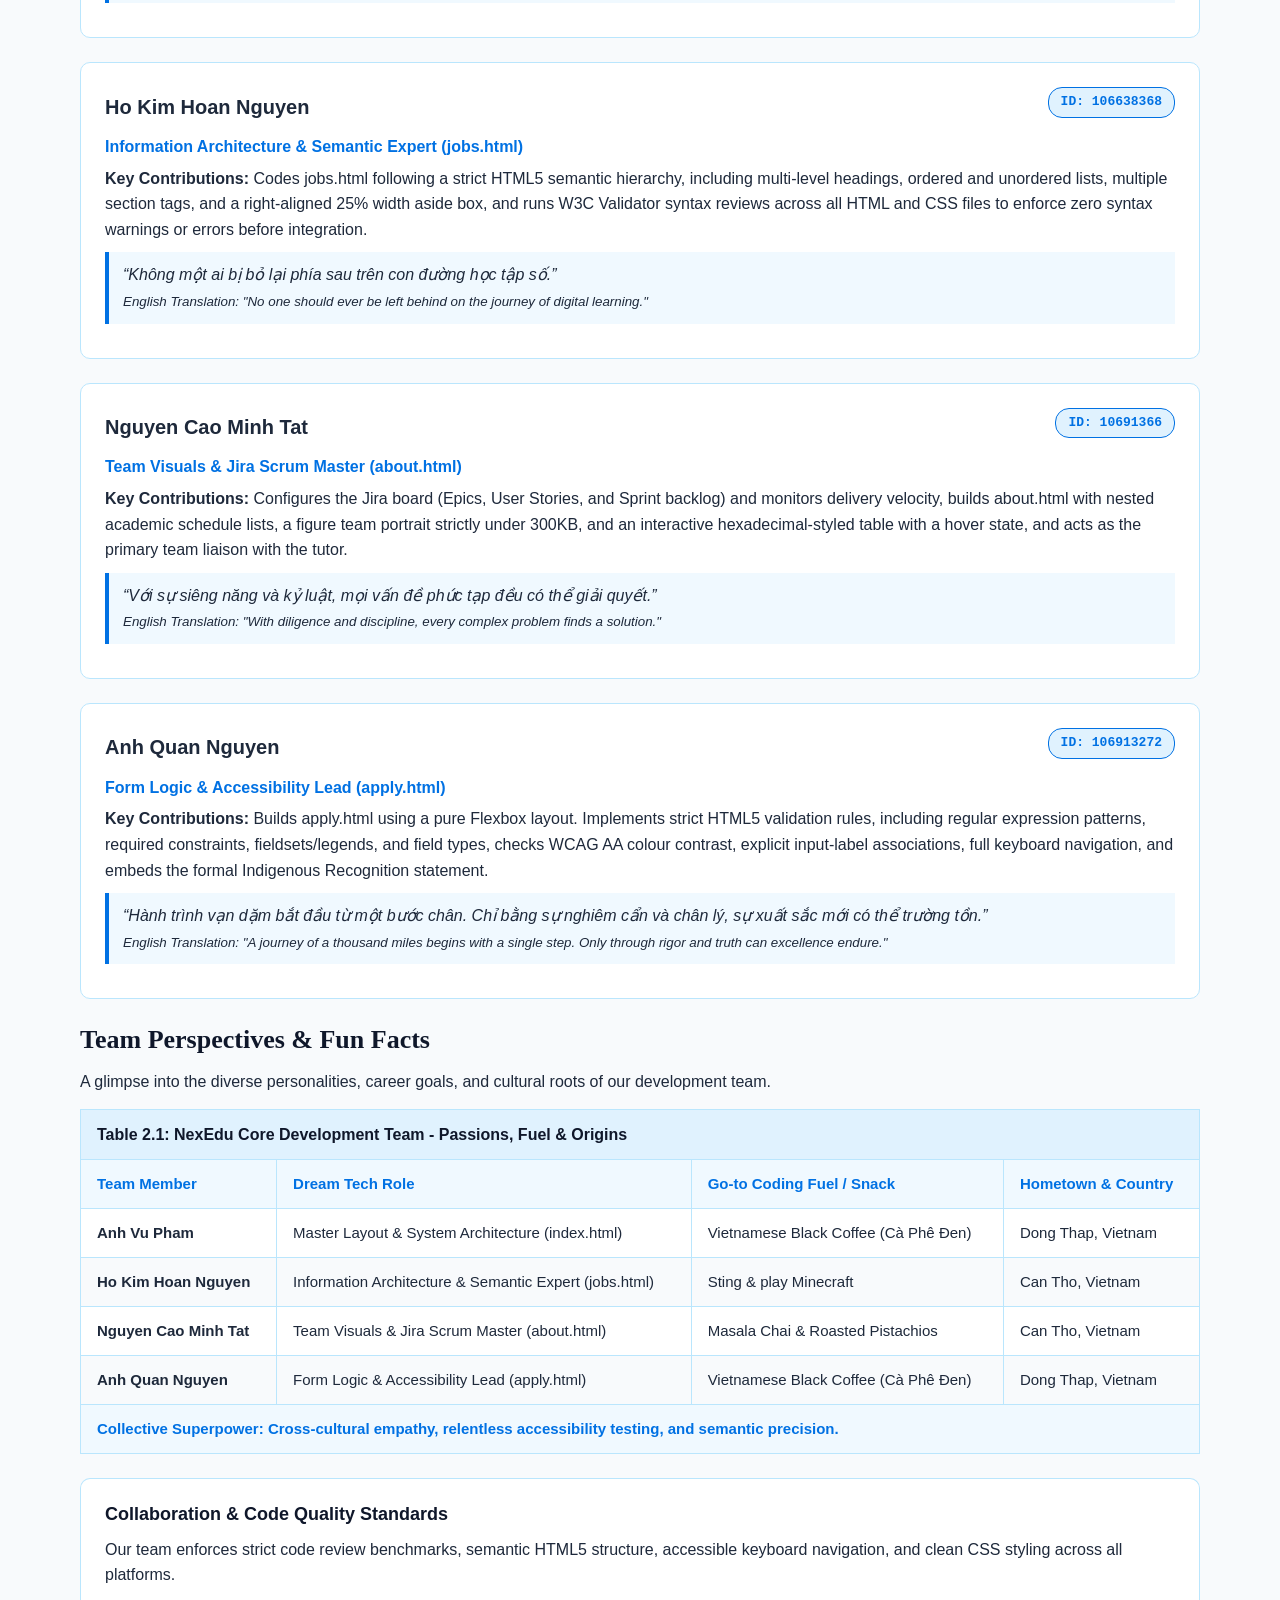
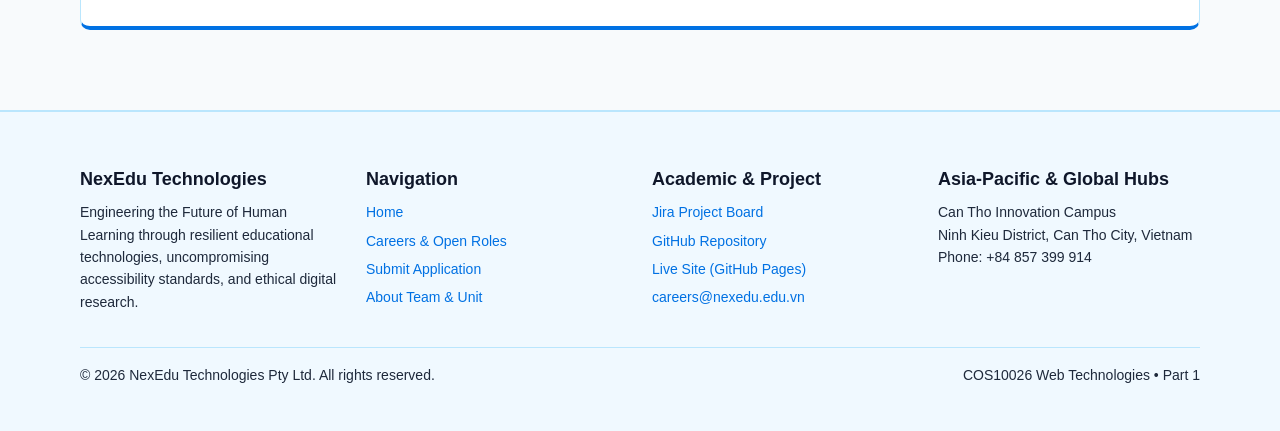
==== commit ba207c4b: "refactor: update team member details and improve figure captions in about.html" ====
--- a/about.html
+++ b/about.html
@@ -97,7 +97,7 @@
       <figure>
         <img src="images/group studying.jpg" alt="Group photo of our four team members" width="840" height="440">
         <figcaption>
-          Figure 1.1: NexEdu Technologies Project Team (Left to Right: Anh Quan Nguyen, Anh Vu Pham, Nguyen Cao Minh Tat, and Ho Kim Hoan Nguyen) collaborating at the Can Tho studio. (High-res asset: 101KB &lt; 300KB maximum threshold).
+          Figure 1.1: NexEdu Technologies Project Team (Left to Right: Anh Quan Nguyen, Anh Vu Pham, Nguyen Cao Minh Tat, and Ho Kim Hoan Nguyen) collaborating at the Can Tho studio. (High-res asset: 93.1 KB &lt; 300KB maximum threshold).
         </figcaption>
       </figure>
     </section>
@@ -132,7 +132,7 @@
         <div class="card">
           <dt>
             <span>Ho Kim Hoan Nguyen</span>
-            <span class="student-id">ID: 106638366</span>
+            <span class="student-id">ID: 106638368</span>
           </dt>
           <dd class="role">Information Architecture &amp; Semantic Expert (jobs.html)</dd>
           <dd>
@@ -204,13 +204,13 @@
           <tr>
             <th scope="row">Anh Vu Pham</th>
             <td>Master Layout &amp; System Architecture (index.html)</td>
-            <td>Vietnamese Iced Coffee (Cà Phê Sữa Đá)</td>
+            <td>Vietnamese Black Coffee (Cà Phê Đen)</td>
             <td>Dong Thap, Vietnam</td>
           </tr>
           <tr>
             <th scope="row">Ho Kim Hoan Nguyen</th>
             <td>Information Architecture &amp; Semantic Expert (jobs.html)</td>
-            <td>Matcha Green Tea &amp; Almond Biscotti</td>
+            <td>Sting &amp; play Minecraft </td>
             <td>Can Tho, Vietnam</td>
           </tr>
           <tr>
@@ -222,7 +222,7 @@
           <tr>
             <th scope="row">Anh Quan Nguyen</th>
             <td>Form Logic &amp; Accessibility Lead (apply.html)</td>
-            <td>Dark Chocolate (85%) &amp; Jasmine Tea</td>
+            <td>Vietnamese Black Coffee (Cà Phê Đen)</td>
             <td>Dong Thap, Vietnam</td>
           </tr>
         </tbody>
--- a/styles.css
+++ b/styles.css
@@ -198,41 +198,6 @@
   border-radius: var(--radius-lg);
   box-shadow: var(--shadow-floating);
 }
-/* change soon */
-
-/* --------------------------------------------------------------------------
-   5. FLUID CONTAINER & AUTO-SCALING LAYOUT
-   -------------------------------------------------------------------------- */
-.container {
-  width: min(100% - 2.5rem, 1180px);
-  margin-left: auto;
-  margin-right: auto;
-}
-
-.section-padding {
-  padding-top: var(--space-hero);
-  padding-bottom: var(--space-hero);
-}
-
-.section-title-wrap {
-  text-align: center;
-  max-width: 720px;
-  margin-left: auto;
-  margin-right: auto;
-  margin-bottom: var(--space-xl);
-}
-
-.grid-3col {
-  display: grid;
-  grid-template-columns: repeat(3, 1fr);
-  gap: var(--space-lg);
-}
-
-.clearfix::after {
-  content: "";
-  display: table;
-  clear: both;
-}
 
 /* ==========================================================================
    4. LAYOUT CONTAINERS, CARDS, BUTTONS & BADGES
@@ -331,6 +296,143 @@
 .student-id {
   font-family: "Courier New", monospace;
   border-color: #0071e3;
+}
+
+/* ==========================================================================
+   5. HOME PAGE: HERO BANNER & SEARCH BAR (index.html)
+   ========================================================================== */
+.hero {
+  text-align: center;
+  padding: 32px 0 20px 0;
+  border-bottom: 1px solid #bae6fd;
+}
+
+.hero p {
+  font-size: 18px;
+  color: #475569;
+  max-width: 680px;
+  margin: 0 auto 20px auto;
+}
+
+.hero img {
+  width: 100%;
+  max-width: 1060px;
+  height: 360px;
+  object-fit: cover;
+  margin: 24px auto 0 auto;
+  border-radius: 10px;
+  border: 2px solid #bae6fd;
+}
+
+/* ==========================================================================
+   6. TABLES (index.html & about.html)
+   Rubric Requirement: Styled table with hex colours and hover effects
+   ========================================================================== */
+table {
+  width: 100%;
+  border-collapse: collapse;
+  background-color: #ffffff;
+  margin-bottom: 24px;
+  font-size: 15px;
+}
+
+caption {
+  font-size: 16px;
+  font-weight: bold;
+  padding: 12px 16px;
+  background-color: #e0f2fe;
+  color: #0f172a;
+  border: 1px solid #bae6fd;
+  border-bottom: none;
+  text-align: left;
+}
+
+th, td {
+  padding: 12px 16px;
+  border: 1px solid #bae6fd;
+  text-align: left;
+}
+
+thead th,
+tfoot {
+  background-color: #f0f9ff;
+  color: #0071e3;
+  font-weight: bold;
+}
+
+tbody tr:nth-child(even) {
+  background-color: #f8fafc;
+}
+
+/* Rubric Requirement: Table row hover effect with Hex colour */
+tbody tr:hover {
+  background-color: #e0f2fe;
+}
+
+/* ==========================================================================
+   9. ABOUT TEAM PAGE (about.html)
+   Rubric Requirement: Bordered figure, nested list & definition list
+   ========================================================================== */
+.nested-list {
+  padding-left: 24px;
+}
+
+/* Child combinator (>) for top-level nested list items */
+.nested-list > li {
+  font-weight: bold;
+  margin-bottom: 10px;
+}
+
+.nested-list ul {
+  padding-left: 24px;
+  font-weight: normal;
+  list-style-type: circle;
+}
+
+/* Rubric Requirement: Bordered <figure> for group photo */
+figure {
+  margin: 20px auto 28px auto;
+  max-width: 840px;
+  background-color: #ffffff;
+  border: 3px solid #0071e3;
+  border-radius: 10px;
+  padding: 8px;
+}
+
+figure img {
+  width: 100%;
+  height: 400px;
+  object-fit: cover;
+  border-radius: 6px;
+}
+
+figcaption {
+  padding: 10px;
+  font-size: 14px;
+  background-color: #f0f9ff;
+  text-align: center;
+  margin-top: 8px;
+}
+
+/* Definition List (<dl>, <dt>, <dd>) */
+dt {
+  font-size: 20px;
+  font-weight: bold;
+  display: flex;
+  justify-content: space-between;
+  align-items: center;
+  margin-bottom: 8px;
+}
+
+dd {
+  margin-bottom: 10px;
+}
+
+blockquote {
+  background-color: #f0f9ff;
+  border-left: 4px solid #0071e3;
+  padding: 10px 14px;
+  font-style: italic;
 }
 
 /* ==========================================================================
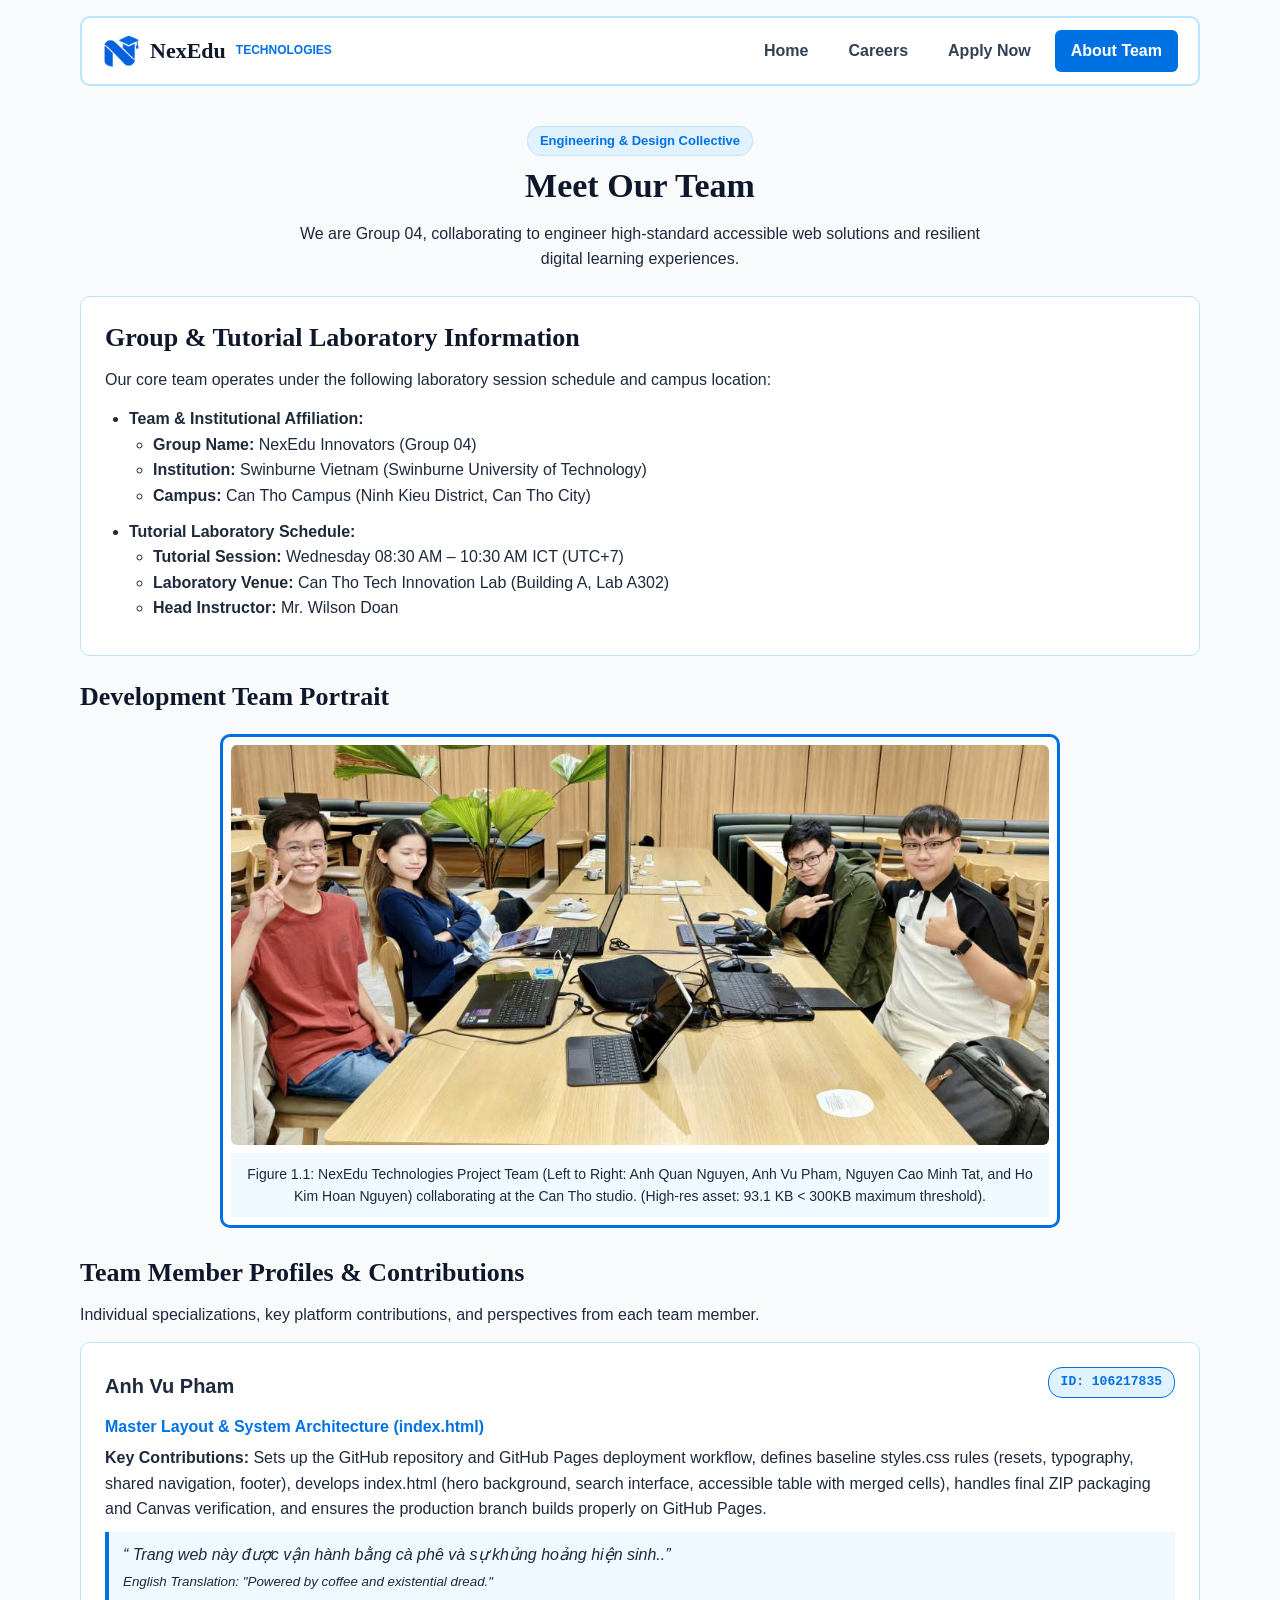
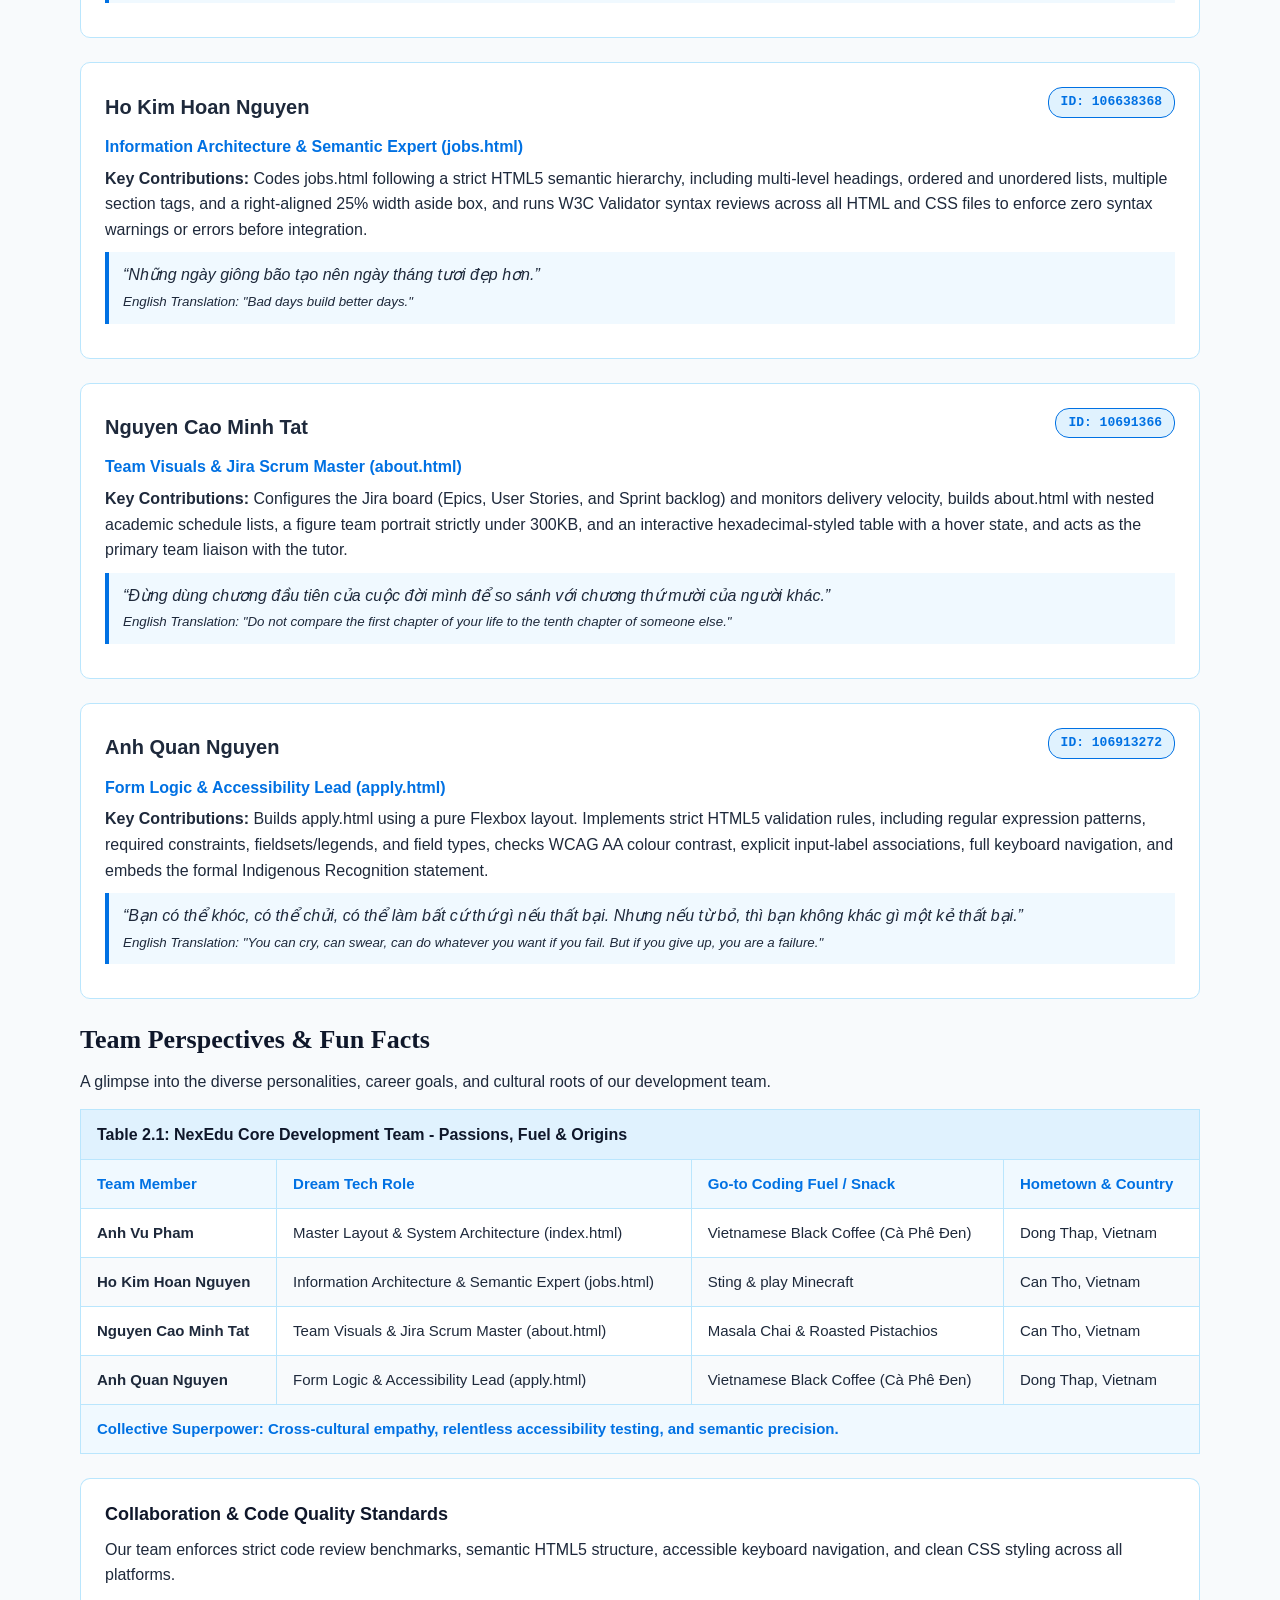
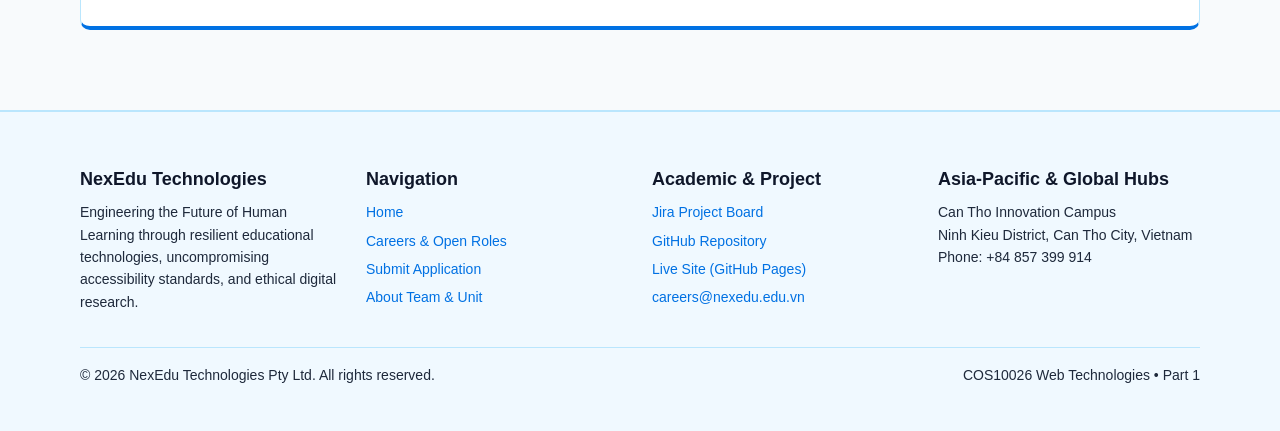
==== commit e57be001: "refactor: update quotes and translations in about.html" ====
--- a/about.html
+++ b/about.html
@@ -122,8 +122,8 @@
           </dd>
           <dd>
             <blockquote>
-              &ldquo;Chất lượng phần mềm là tấm gương phản chiếu sự tôn trọng sâu sắc nhất dành cho người dùng.&rdquo;<br>
-              <small>English Translation: "Software quality is a mirror reflecting our deepest respect for the user."</small>
+              &ldquo; Trang web này được vận hành bằng cà phê và sự khủng hoảng hiện sinh..&rdquo;<br>
+              <small>English Translation: "Powered by coffee and existential dread."</small>
             </blockquote>
           </dd>
         </div>
@@ -140,8 +140,8 @@
           </dd>
           <dd>
             <blockquote>
-              &ldquo;Không một ai bị bỏ lại phía sau trên con đường học tập số.&rdquo;<br>
-              <small>English Translation: "No one should ever be left behind on the journey of digital learning."</small>
+              &ldquo;Những ngày giông bão tạo nên ngày tháng tươi đẹp hơn.&rdquo;<br>
+              <small>English Translation: "Bad days build better days."</small>
             </blockquote>
           </dd>
         </div>
@@ -158,8 +158,8 @@
           </dd>
           <dd>
             <blockquote>
-              &ldquo;Với sự siêng năng và kỷ luật, mọi vấn đề phức tạp đều có thể giải quyết.&rdquo;<br>
-              <small>English Translation: "With diligence and discipline, every complex problem finds a solution."</small>
+              &ldquo;Đừng dùng chương đầu tiên của cuộc đời mình để so sánh với chương thứ mười của người khác.&rdquo;<br>
+              <small>English Translation: "Do not compare the first chapter of your life to the tenth chapter of someone else."</small>
             </blockquote>
           </dd>
         </div>
@@ -176,8 +176,8 @@
           </dd>
           <dd>
             <blockquote>
-              &ldquo;Hành trình vạn dặm bắt đầu từ một bước chân. Chỉ bằng sự nghiêm cẩn và chân lý, sự xuất sắc mới có thể trường tồn.&rdquo;<br>
-              <small>English Translation: "A journey of a thousand miles begins with a single step. Only through rigor and truth can excellence endure."</small>
+              &ldquo;Bạn có thể khóc, có thể chửi, có thể làm bất cứ thứ gì nếu thất bại. Nhưng nếu từ bỏ, thì bạn không khác gì một kẻ thất bại.&rdquo;<br>
+              <small>English Translation: "You can cry, can swear, can do whatever you want if you fail. But if you give up, you are a failure."</small>
             </blockquote>
           </dd>
         </div>
--- a/styles.css
+++ b/styles.css
@@ -370,6 +370,89 @@
 }
 
 /* ==========================================================================
+   8. APPLICATION FORM & SEARCH INPUTS (apply.html & index.html)
+   Rubric Requirement: Form layout using Flexbox
+   ========================================================================== */
+fieldset {
+  border: 1px solid #bae6fd;
+  border-radius: 8px;
+  padding: 20px;
+  margin-bottom: 20px;
+  background-color: #f8fafc;
+}
+
+legend {
+  font-size: 18px;
+  font-weight: bold;
+  color: #0071e3;
+  padding: 0 8px;
+}
+
+/* Flexbox row for 2-column, 3-column, and search bar inputs */
+.form-row {
+  display: flex;
+  flex-wrap: wrap;
+  gap: 16px;
+  align-items: flex-end;
+}
+
+.form-group {
+  flex: 1 1 200px;
+  margin-bottom: 14px;
+}
+
+label {
+  display: block;
+  font-size: 14px;
+  font-weight: bold;
+  margin-bottom: 6px;
+}
+
+/* Attribute Selectors for text, date, email, tel, search, select, and textarea */
+input[type="text"],
+input[type="date"],
+input[type="email"],
+input[type="tel"],
+input[type="search"],
+select,
+textarea {
+  width: 100%;
+  padding: 10px 12px;
+  font-family: Calibri, Arial, sans-serif;
+  font-size: 15px;
+  border: 1px solid #cbd5e1;
+  border-radius: 6px;
+  background-color: #ffffff;
+}
+
+input:focus,
+select:focus,
+textarea:focus {
+  border-color: #0071e3;
+  outline: 2px solid #bae6fd;
+}
+
+/* Inline label for radio buttons and checkboxes */
+.choice-label {
+  display: inline-block;
+  font-weight: normal;
+  padding: 6px 12px;
+  margin-right: 8px;
+  border: 1px solid #bae6fd;
+  border-radius: 6px;
+  background-color: #ffffff;
+  cursor: pointer;
+}
+
+input[type="radio"],
+input[type="checkbox"] {
+  width: 16px;
+  height: 16px;
+  vertical-align: middle;
+  margin-right: 4px;
+}
+
+/* ==========================================================================
    9. ABOUT TEAM PAGE (about.html)
    Rubric Requirement: Bordered figure, nested list & definition list
    ========================================================================== */
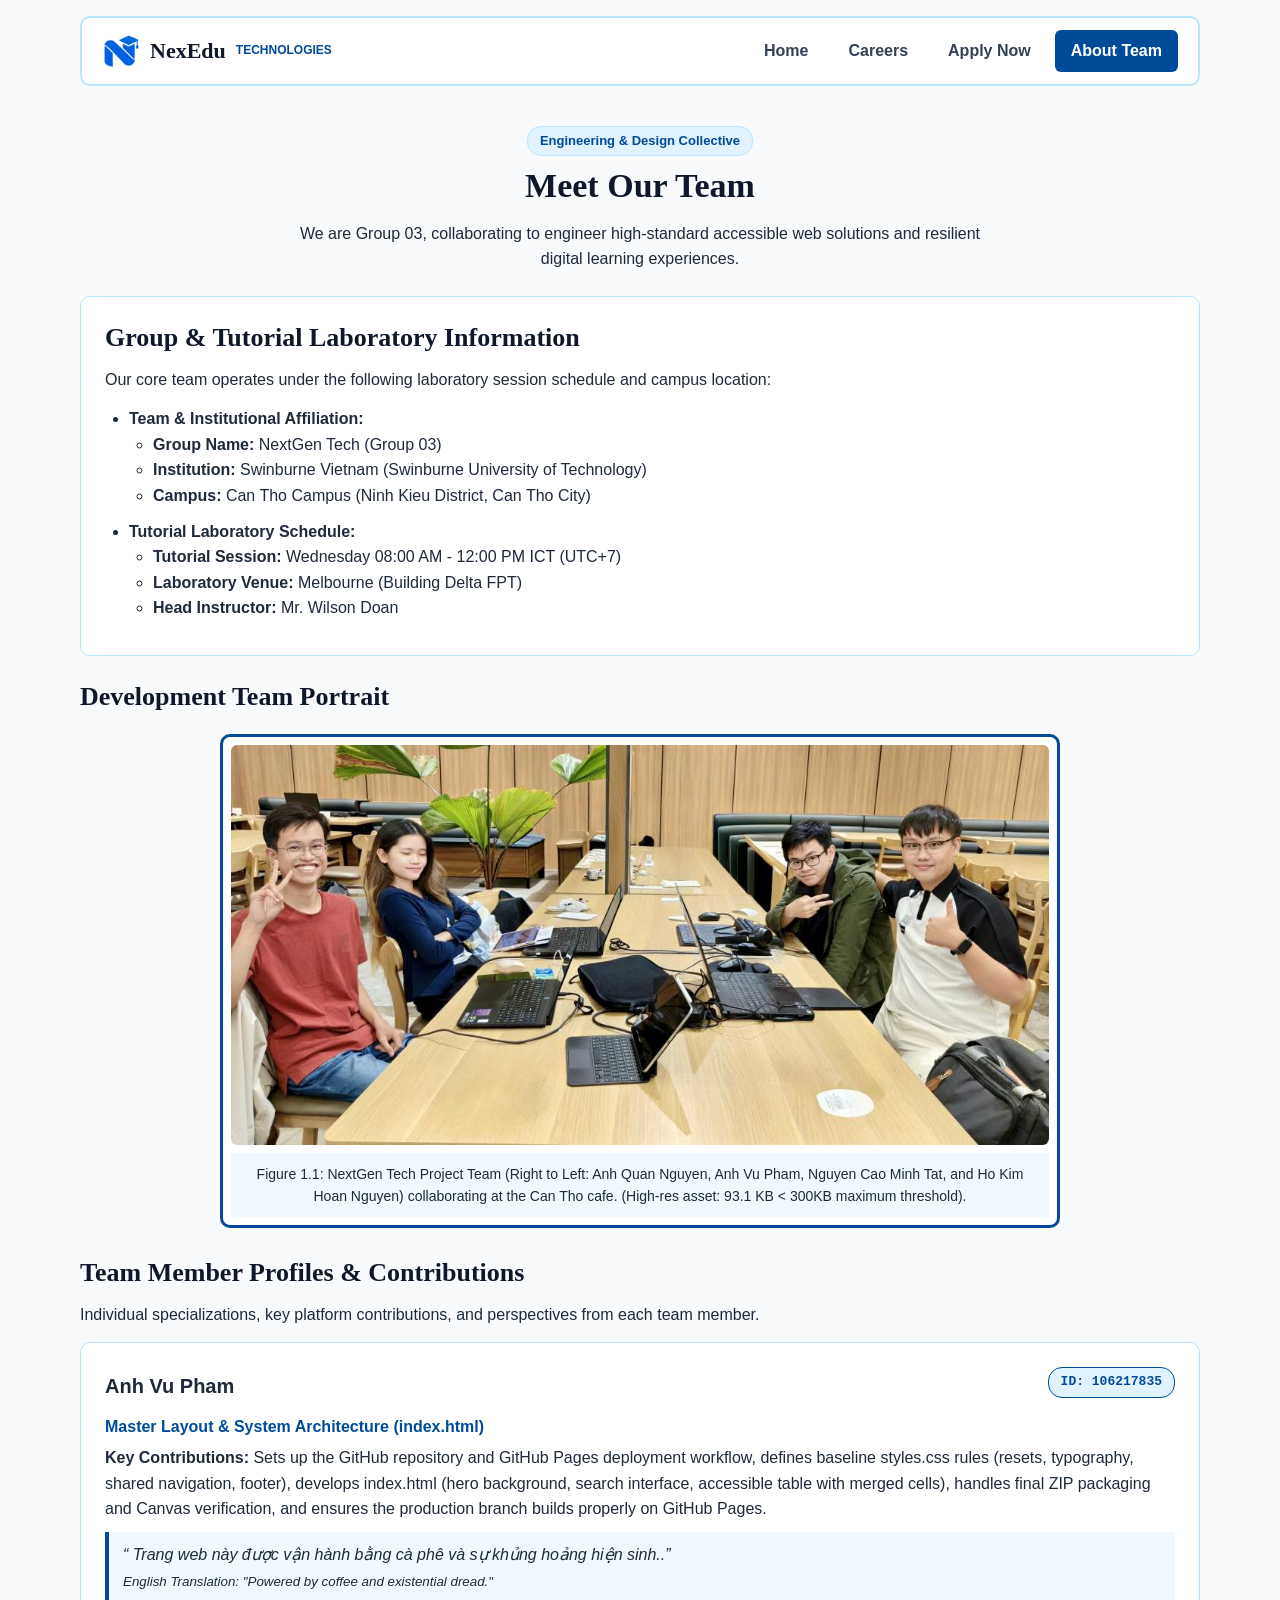
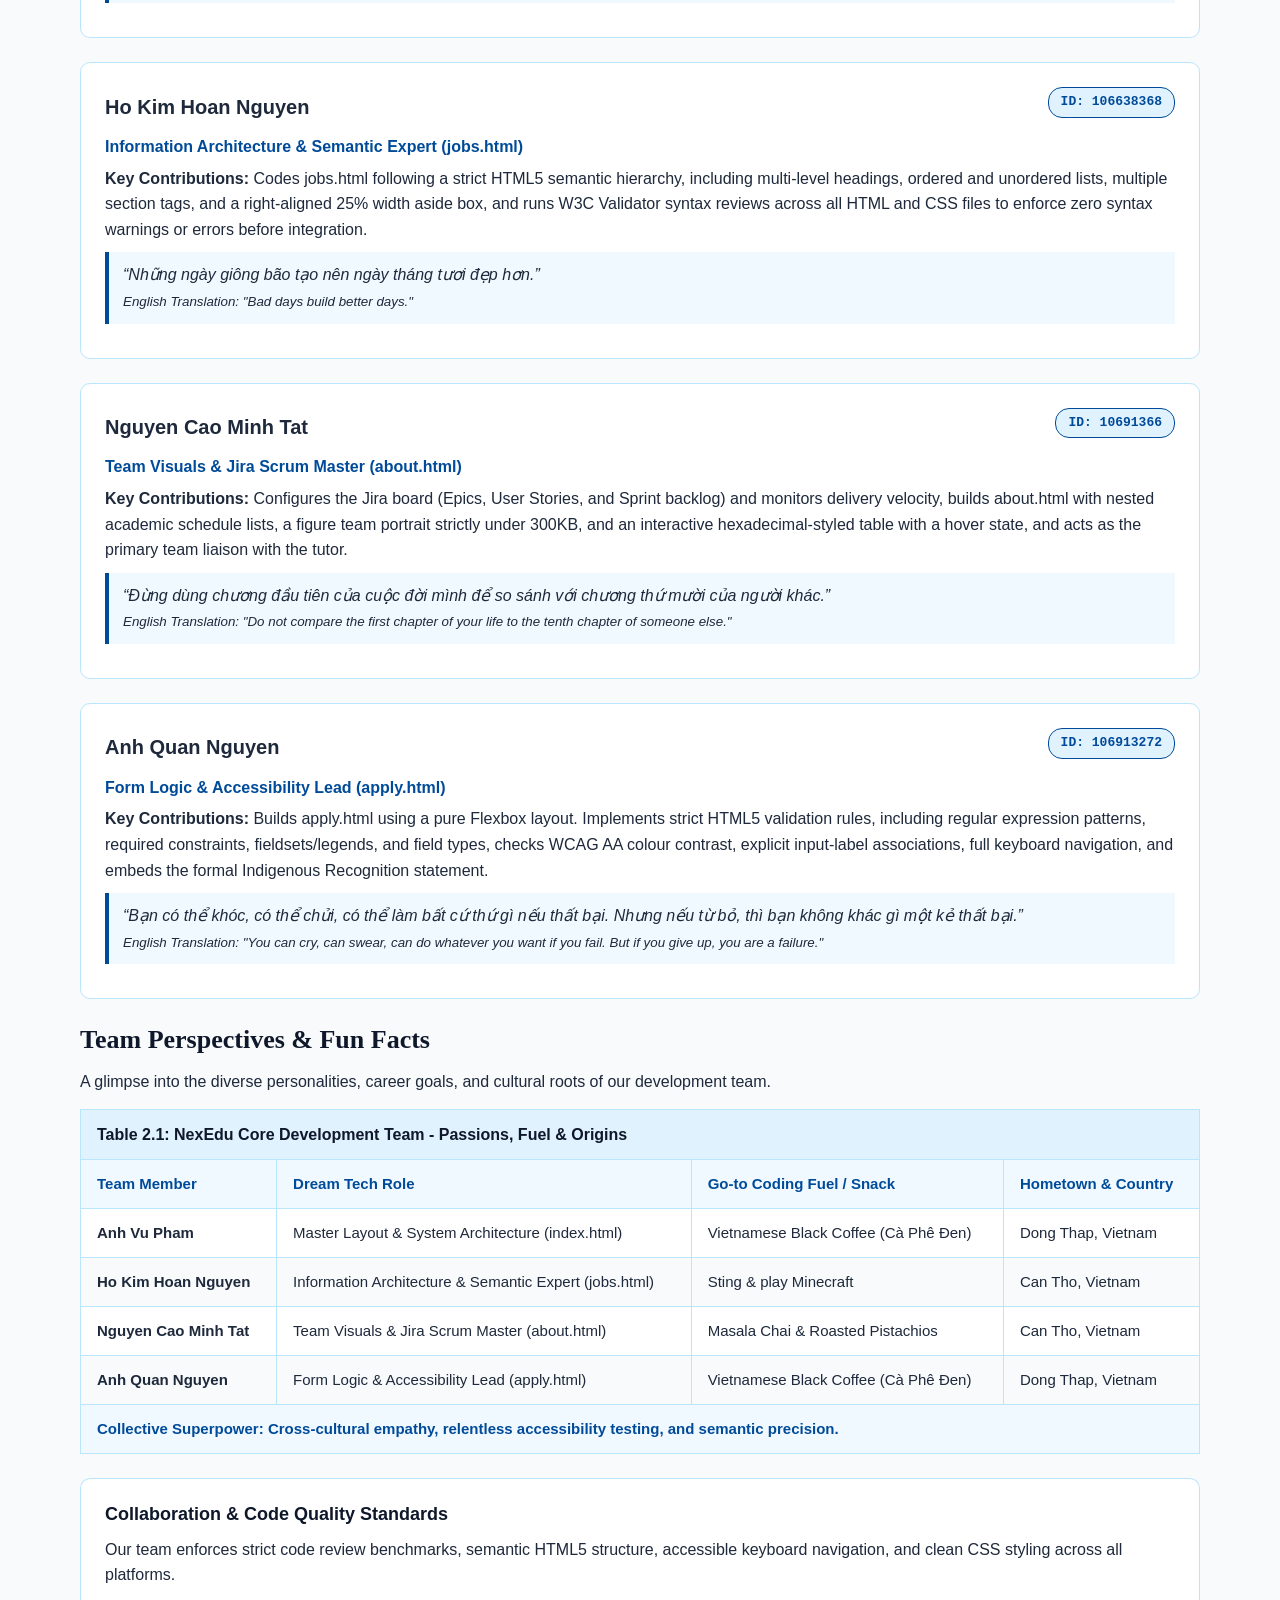
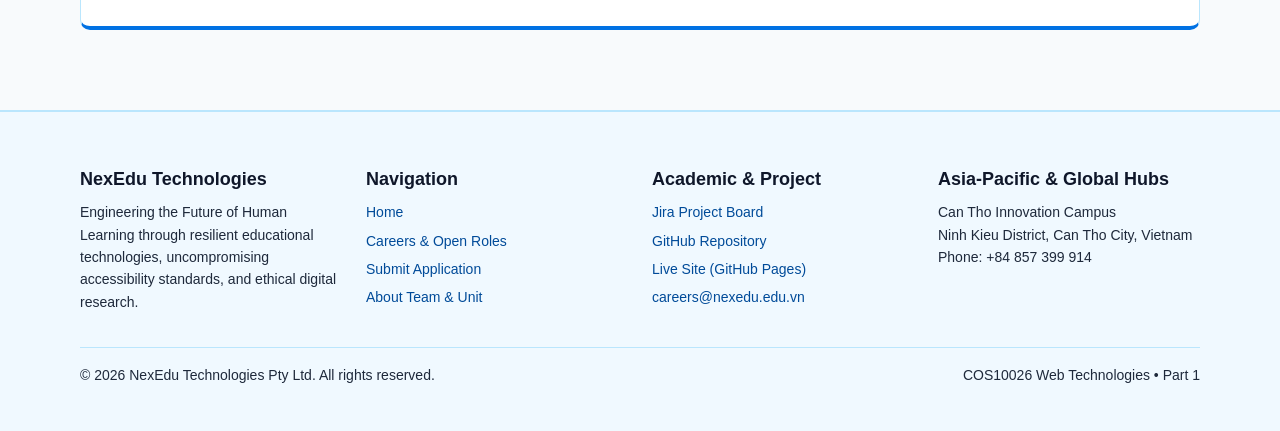
==== commit 9c594b3a: "fix: update group information and tutorial schedule in about page" ====
--- a/about.html
+++ b/about.html
@@ -11,7 +11,7 @@
 
   <!--
     COS10026 Academic Integrity - Generative AI Usage Acknowledgment
-    Tool: Microsoft Copilot / OpenAI ChatGPT
+    Tool: Microsoft Copilot / Op    enAI ChatGPT
     Prompt: "Help format a definition list and HTML table with caption for student profiles and fun facts in a university web development assignment."
     Modifications: Populated with authentic group member details and translated quotes by Nguyen Cao Minh Tat (10691366).
   -->
@@ -59,7 +59,7 @@
       <span class="badge">Engineering &amp; Design Collective</span>
       <h1>Meet Our Team</h1>
       <p>
-        We are Group 04, collaborating to engineer high-standard accessible web solutions and resilient digital learning experiences.
+        We are Group 03, collaborating to engineer high-standard accessible web solutions and resilient digital learning experiences.
       </p>
     </div>
 
@@ -73,7 +73,7 @@
         <li>
           Team &amp; Institutional Affiliation:
           <ul>
-            <li><strong>Group Name:</strong> NexEdu Innovators (Group 04)</li>
+            <li><strong>Group Name:</strong> NextGen Tech (Group 03)</li>
             <li><strong>Institution:</strong> Swinburne Vietnam (Swinburne University of Technology)</li>
             <li><strong>Campus:</strong> Can Tho Campus (Ninh Kieu District, Can Tho City)</li>
           </ul>
@@ -81,8 +81,8 @@
         <li>
           Tutorial Laboratory Schedule:
           <ul>
-            <li><strong>Tutorial Session:</strong> Wednesday 08:30 AM – 10:30 AM ICT (UTC+7)</li>
-            <li><strong>Laboratory Venue:</strong> Can Tho Tech Innovation Lab (Building A, Lab A302)</li>
+            <li><strong>Tutorial Session:</strong> Wednesday 08:00 AM - 12:00 PM ICT (UTC+7)</li>
+            <li><strong>Laboratory Venue:</strong> Melbourne (Building Delta FPT)</li>
             <li><strong>Head Instructor:</strong> Mr. Wilson Doan</li>
           </ul>
         </li>
@@ -97,7 +97,7 @@
       <figure>
         <img src="images/group studying.jpg" alt="Group photo of our four team members" width="840" height="440">
         <figcaption>
-          Figure 1.1: NexEdu Technologies Project Team (Left to Right: Anh Quan Nguyen, Anh Vu Pham, Nguyen Cao Minh Tat, and Ho Kim Hoan Nguyen) collaborating at the Can Tho studio. (High-res asset: 93.1 KB &lt; 300KB maximum threshold).
+          Figure 1.1: NextGen Tech Project Team (Right to Left: Anh Quan Nguyen, Anh Vu Pham, Nguyen Cao Minh Tat, and Ho Kim Hoan Nguyen) collaborating at the Can Tho cafe. (High-res asset: 93.1 KB &lt; 300KB maximum threshold).
         </figcaption>
       </figure>
     </section>
--- a/styles.css
+++ b/styles.css
@@ -2,7 +2,7 @@
   filename: styles.css
   author: Group 04 - NexEdu Innovators (Anh Vu Pham, Ho Kim Hoan Nguyen, Nguyen Cao Minh Tat, Anh Quan Nguyen)
   created: 16/10/2026
-  last modified: 27/10/2026
+  last modified: 30/10/2026
   description: External stylesheet for NexEdu Technologies recruitment website (COS10026 Part 1).
 
   COS10026 Academic Integrity - Generative AI Usage Acknowledgment
@@ -40,12 +40,12 @@
 }
 
 a {
-  color: #0071e3;
+  color: #004b99;
   text-decoration: none;
 }
 
 a:hover {
-  color: #005bb5;
+  color: #003366;
   text-decoration: underline;
 }
 
@@ -54,7 +54,7 @@
   position: absolute;
   top: -100px;
   left: 20px;
-  background-color: #0071e3;
+  background-color: #004b99;
   color: #ffffff;
   padding: 8px 16px;
   font-weight: bold;
@@ -102,7 +102,7 @@
 #sidebar-title,
 #role-ed101-title,
 #role-ux204-title {
-  color: #0071e3;
+  color: #004b99;
 }
 
 /* ==========================================================================
@@ -146,7 +146,7 @@
 .brand span {
   font-family: Arial, sans-serif;
   font-size: 12px;
-  color: #0071e3;
+  color: #004b99;
   text-transform: uppercase;
 }
 
@@ -166,38 +166,16 @@
 
 header nav ul a:hover {
   background-color: #e0f2fe;
-  color: #0071e3;
+  color: #004b99;
   text-decoration: none;
 }
 
 header nav ul a.active {
-  background-color: #0071e3;
+  background-color: #004b99;
   color: #ffffff;
 }
 
 
-/* change soon */
-/* --------------------------------------------------------------------------
-  CAREERS & JOB SPECIFICATIONS (jobs.html)
-   Rubric Mandatory Requirement: Floated Aside with Clearfix
-   -------------------------------------------------------------------------- */
-.jobs-layout {
-  display: block;
-  margin-top: var(--space-xl);
-}
-
-/* MANDATORY RUBRIC: Float Right Aside Element */
-.sidebar-aside {
-  float: right;
-  width: 28%;
-  margin-left: 2.5rem;
-  margin-bottom: 2rem;
-  padding: var(--space-lg);
-  background-color: var(--glass-bg-card);
-  border: 1px solid var(--color-sky-border);
-  border-radius: var(--radius-lg);
-  box-shadow: var(--shadow-floating);
-}
 
 /* ==========================================================================
    4. LAYOUT CONTAINERS, CARDS, BUTTONS & BADGES
@@ -225,7 +203,7 @@
 }
 
 .card:hover {
-  border-color: #0071e3;
+  border-color: #004b99;
 }
 
 /* 3-column Flexbox layout for culture cards on index.html */
@@ -253,16 +231,16 @@
   padding: 10px 22px;
   font-size: 15px;
   font-weight: bold;
-  background-color: #0071e3;
+  background-color: #004b99;
   color: #ffffff;
-  border: 2px solid #0071e3;
+  border: 2px solid #004b99;
   border-radius: 6px;
   cursor: pointer;
 }
 
 .btn:hover {
-  background-color: #005bb5;
-  border-color: #005bb5;
+  background-color: #003366;
+  border-color: #003366;
   color: #ffffff;
   text-decoration: none;
 }
@@ -275,8 +253,8 @@
 
 .btn-outline:hover {
   background-color: #f0f9ff;
-  border-color: #0071e3;
-  color: #0071e3;
+  border-color: #004b99;
+  color: #004b99;
 }
 
 /* Small Tag Badge & Styled Student ID (about.html Rubric Requirement) */
@@ -285,7 +263,7 @@
   display: inline-block;
   padding: 4px 12px;
   background-color: #e0f2fe;
-  color: #0071e3;
+  color: #004b99;
   border: 1px solid #bae6fd;
   border-radius: 14px;
   font-size: 13px;
@@ -295,7 +273,7 @@
 
 .student-id {
   font-family: "Courier New", monospace;
-  border-color: #0071e3;
+  border-color: #004b99;
 }
 
 /* ==========================================================================
@@ -309,7 +287,7 @@
 
 .hero p {
   font-size: 18px;
-  color: #475569;
+  color: #334155;
   max-width: 680px;
   margin: 0 auto 20px auto;
 }
@@ -356,7 +334,7 @@
 thead th,
 tfoot {
   background-color: #f0f9ff;
-  color: #0071e3;
+  color: #004b99;
   font-weight: bold;
 }
 
@@ -368,6 +346,51 @@
 tbody tr:hover {
   background-color: #e0f2fe;
 }
+
+/* ==========================================================================
+   7. JOBS PAGE & FLOATED ASIDE (jobs.html)
+   Rubric Requirement: <aside> floated right, 25% width, margin, padding, border
+   ========================================================================== */
+aside {
+  float: right;
+  width: 25%;
+  margin-left: 24px;
+  margin-bottom: 24px;
+  padding: 20px;
+  background-color: #f0f9ff;
+  border: 2px solid #004b99;
+  border-radius: 10px;
+}
+
+aside ul {
+  padding-left: 20px;
+  margin-bottom: 16px;
+}
+
+.jobs-main {
+  width: 70%;
+}
+
+article header {
+  border-bottom: 1px solid #bae6fd;
+  padding-bottom: 12px;
+  margin-bottom: 16px;
+}
+
+article ol,
+article ul {
+  padding-left: 24px;
+  margin-bottom: 16px;
+}
+
+article ul {
+  list-style-type: square;
+}
+
+article li {
+  margin-bottom: 6px;
+}
+
 
 /* ==========================================================================
    8. APPLICATION FORM & SEARCH INPUTS (apply.html & index.html)
@@ -384,7 +407,7 @@
 legend {
   font-size: 18px;
   font-weight: bold;
-  color: #0071e3;
+  color: #004b99;
   padding: 0 8px;
 }
 
@@ -428,7 +451,7 @@
 input:focus,
 select:focus,
 textarea:focus {
-  border-color: #0071e3;
+  border-color: #004b99;
   outline: 2px solid #bae6fd;
 }
 
@@ -477,7 +500,7 @@
   margin: 20px auto 28px auto;
   max-width: 840px;
   background-color: #ffffff;
-  border: 3px solid #0071e3;
+  border: 3px solid #004b99;
   border-radius: 10px;
   padding: 8px;
 }
@@ -513,9 +536,19 @@
 
 blockquote {
   background-color: #f0f9ff;
-  border-left: 4px solid #0071e3;
+  border-left: 4px solid #004b99;
   padding: 10px 14px;
   font-style: italic;
+}
+
+/* Specificity enhancements for page-specific classes to guarantee WCAG AAA contrast */
+p.salary,
+dd.role {
+  color: #004b99;
+}
+
+label .hint {
+  color: #475569;
 }
 
 /* ==========================================================================
@@ -527,6 +560,14 @@
   padding: 32px 0 20px 0;
   margin-top: 32px;
   font-size: 14px;
+}
+
+footer a {
+  color: #004b99;
+}
+
+footer a:hover {
+  color: #003366;
 }
 
 .footer-grid {
